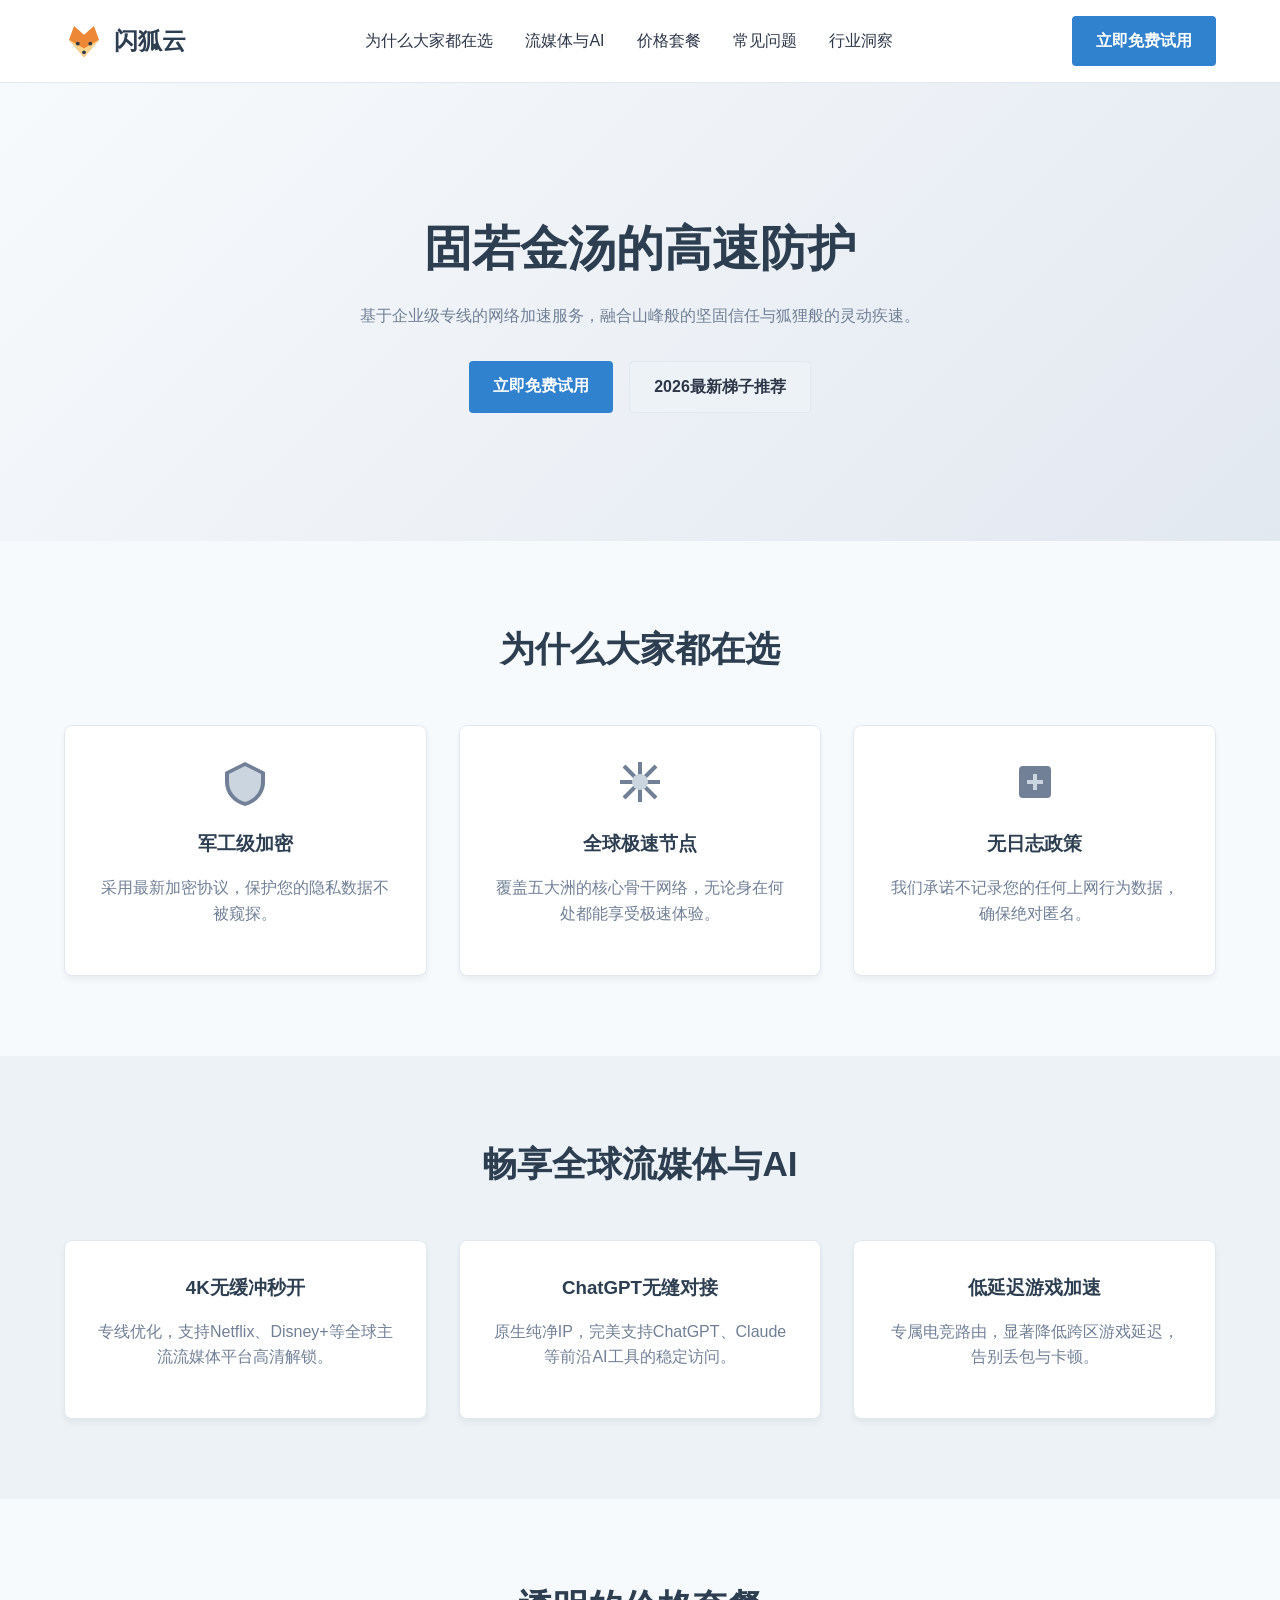
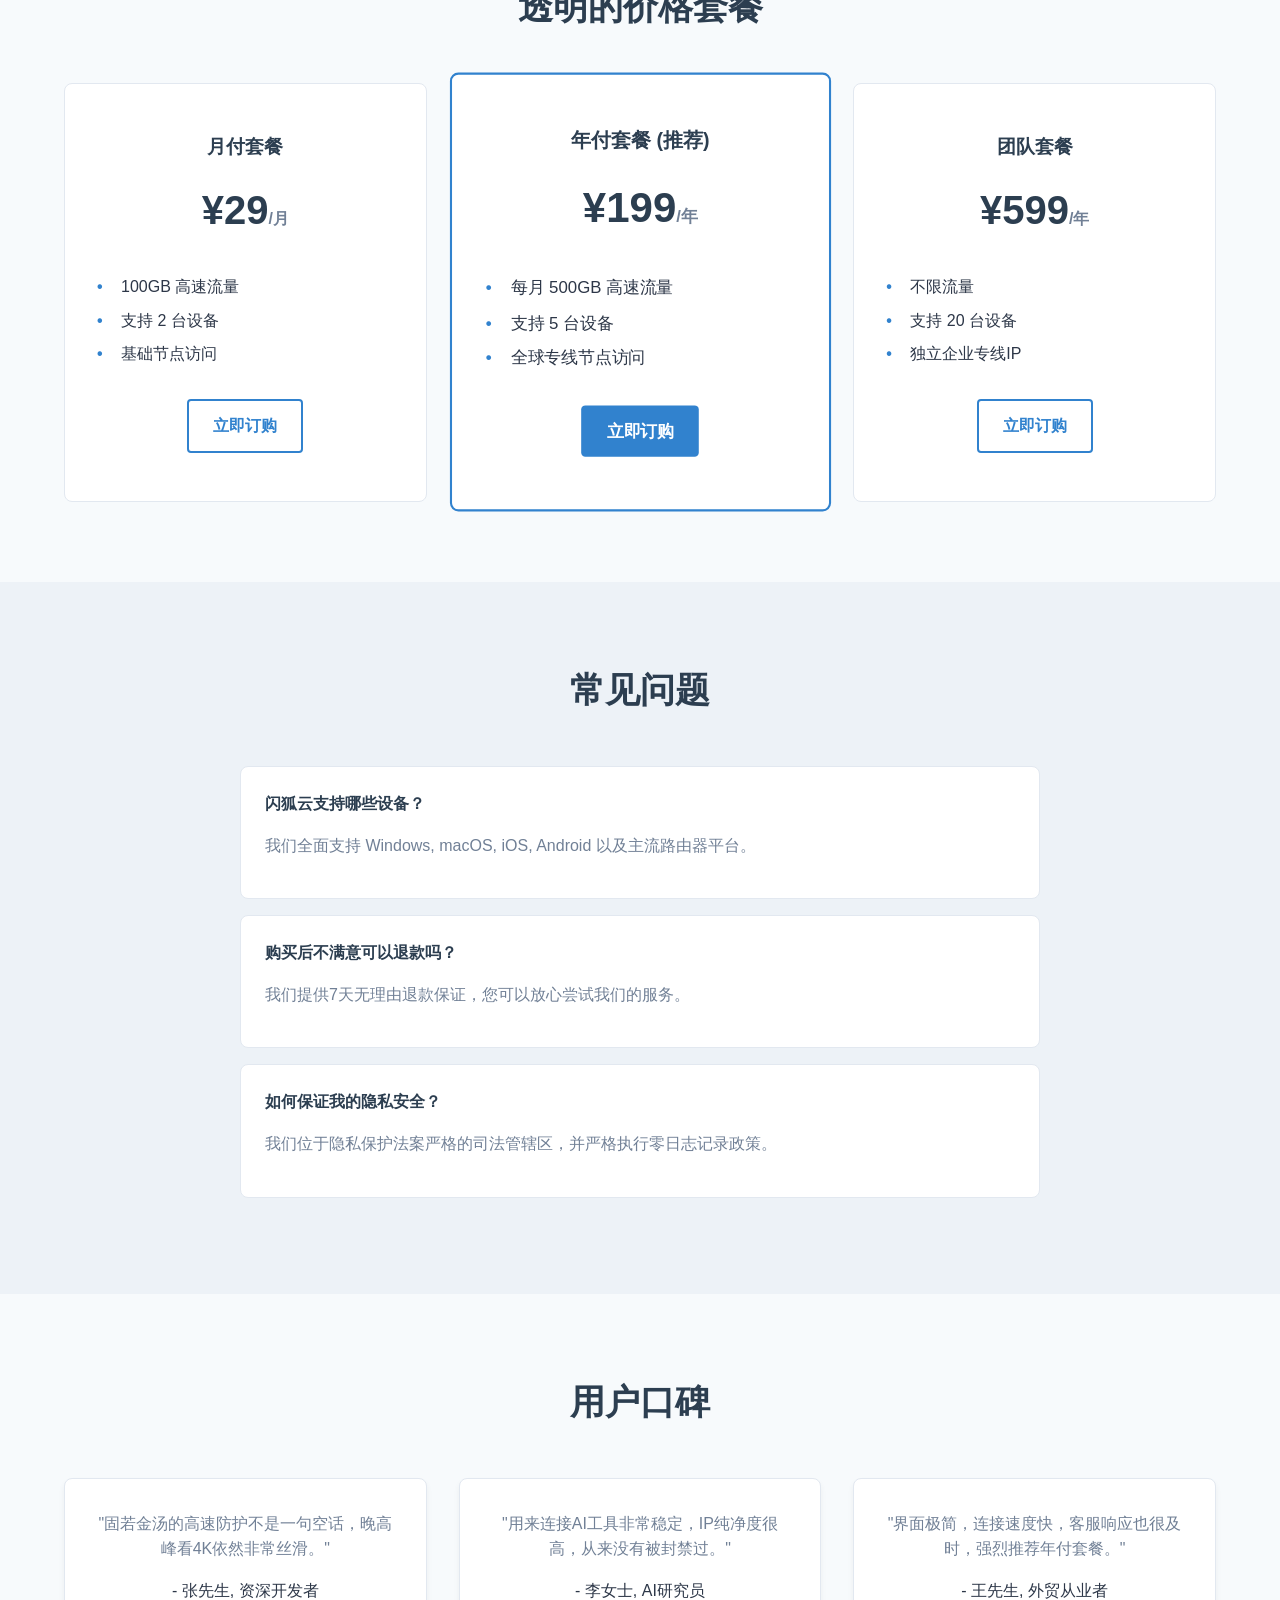
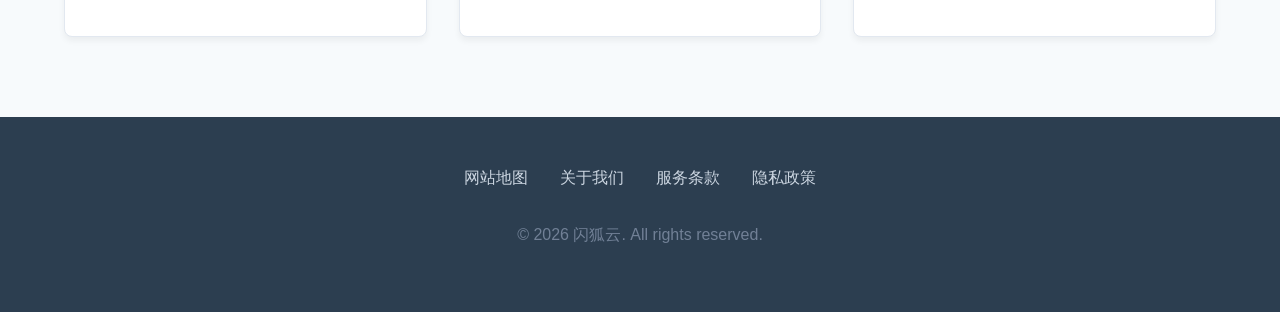
==== index.html @ cad8a8a8 "Initial commit for shanhucloud.homes" ====
<!DOCTYPE html>
<html lang="zh-CN">
<head>
    <meta charset="UTF-8">
    <meta name="viewport" content="width=device-width, initial-scale=1.0">
    <title>闪狐云 - 企业级专线 | 跨境办公加速 | 2026顶级机场推荐</title>
    <meta name="description" content="闪狐云提供如山般稳固的企业级专线，助力跨境办公加速。高信赖、防封锁的高端机场推荐，保障全球业务无缝连接。立即免费试用。">
    <meta name="keywords" content="企业级专线, 跨境办公加速, 机场推荐, 闪狐云, 稳定代理, 高速节点">
    <meta property="og:title" content="闪狐云 - 企业级专线 | 跨境办公加速 | 2026顶级机场推荐">
    <meta property="og:description" content="闪狐云提供如山般稳固的企业级专线，助力跨境办公加速。高信赖、防封锁的高端机场推荐，保障全球业务无缝连接。立即免费试用。">
    <meta property="og:url" content="https://shanhucloud.homes/">
    <meta property="og:type" content="website">
    <meta property="og:site_name" content="闪狐云">
    <link rel="stylesheet" href="style.css">
    <script type="application/ld+json">
    {
      "@context": "https://schema.org/",
      "@type": "Product",
      "name": "闪狐云 - 企业级专线服务",
      "description": "基于企业级专线的网络加速服务，融合山峰般的坚固信任与狐狸般的灵动疾速。",
      "brand": {
        "@type": "Brand",
        "name": "闪狐云"
      },
      "offers": {
        "@type": "AggregateOffer",
        "lowPrice": "29",
        "highPrice": "599",
        "priceCurrency": "CNY"
      }
    }
    </script>
</head>
<body>
    <nav class="sticky-nav">
        <a href="index.html" class="logo" style="text-decoration: none;">
            <!-- Fox SVG Logo -->
            <svg viewBox="0 0 64 64" width="40" height="40" xmlns="http://www.w3.org/2000/svg" role="img" aria-label="??? Logo">
                <path d="M32 58 L8 30 L16 8 L32 22 L48 8 L56 30 Z" fill="#ed8936" />
                <path d="M32 58 L8 30 L32 44 L56 30 Z" fill="#fbd38d" />
                <circle cx="32" cy="50" r="3" fill="#2d3748" />
                <circle cx="22" cy="36" r="3" fill="#2d3748" />
                <circle cx="42" cy="36" r="3" fill="#2d3748" />
            </svg>
            <span style="font-size: 24px; font-weight: bold; margin-left: 10px; color: var(--brand-dark);">闪狐云</span>
        </a>
        <ul class="nav-links">
            <li><a href="#advantages">为什么大家都在选</a></li>
            <li><a href="#streaming">流媒体与AI</a></li>
            <li><a href="#pricing">价格套餐</a></li>
            <li><a href="#faq">常见问题</a></li>
            <li><a href="blog.html">行业洞察</a></li>
        </ul>
        <a href="https://ww012.twilightaff.com/#/?code=A56DH1Af" rel="nofollow" target="_blank" class="cta-btn">立即免费试用</a>
    </nav>

    <header id="hero">
        <div class="hero-content">
            <h1>固若金汤的高速防护</h1>
            <p>基于企业级专线的网络加速服务，融合山峰般的坚固信任与狐狸般的灵动疾速。</p>
            <div class="hero-actions">
                <a href="https://ww012.twilightaff.com/#/?code=A56DH1Af" rel="nofollow" target="_blank" class="cta-btn primary-cta">立即免费试用</a>
                <a href="https://tizilab.net/" target="_blank" class="secondary-btn">2026最新梯子推荐</a>
            </div>
        </div>
    </header>

    <section id="advantages">
        <h2>为什么大家都在选</h2>
        <div class="grid-3">
            <div class="card">
                <svg width="48" height="48" viewBox="0 0 48 48" role="img" aria-label="???????"><path d="M24 4L4 14v10c0 11 8 21 20 24 12-3 20-13 20-24V14L24 4z" fill="#718096"/><path d="M24 8l16 8v8c0 9-6 17-16 20-10-3-16-11-16-20v-8l16-8z" fill="#cbd5e0"/></svg>
                <h3>军工级加密</h3>
                <p>采用最新加密协议，保护您的隐私数据不被窥探。</p>
            </div>
            <div class="card">
                <svg width="48" height="48" viewBox="0 0 48 48" role="img" aria-label="????????"><path d="M4 24h40M24 4v40M8 8l32 32M8 40L40 8" stroke="#718096" stroke-width="4"/><circle cx="24" cy="24" r="8" fill="#cbd5e0"/></svg>
                <h3>全球极速节点</h3>
                <p>覆盖五大洲的核心骨干网络，无论身在何处都能享受极速体验。</p>
            </div>
            <div class="card">
                <svg width="48" height="48" viewBox="0 0 48 48" role="img" aria-label="???????"><rect x="8" y="8" width="32" height="32" rx="4" fill="#718096"/><path d="M16 24h16M24 16v16" stroke="#cbd5e0" stroke-width="4"/></svg>
                <h3>无日志政策</h3>
                <p>我们承诺不记录您的任何上网行为数据，确保绝对匿名。</p>
            </div>
        </div>
    </section>

    <section id="streaming" class="bg-alt">
        <h2>畅享全球流媒体与AI</h2>
        <div class="grid-3">
            <div class="card">
                <h3>4K无缓冲秒开</h3>
                <p>专线优化，支持Netflix、Disney+等全球主流流媒体平台高清解锁。</p>
            </div>
            <div class="card">
                <h3>ChatGPT无缝对接</h3>
                <p>原生纯净IP，完美支持ChatGPT、Claude等前沿AI工具的稳定访问。</p>
            </div>
            <div class="card">
                <h3>低延迟游戏加速</h3>
                <p>专属电竞路由，显著降低跨区游戏延迟，告别丢包与卡顿。</p>
            </div>
        </div>
    </section>

    <section id="pricing">
        <h2>透明的价格套餐</h2>
        <div class="grid-3">
            <div class="price-card">
                <h3>月付套餐</h3>
                <div class="price">¥29<span>/月</span></div>
                <ul>
                    <li>100GB 高速流量</li>
                    <li>支持 2 台设备</li>
                    <li>基础节点访问</li>
                </ul>
                <a href="https://ww012.twilightaff.com/#/?code=A56DH1Af" rel="nofollow" target="_blank" class="cta-btn outline">立即订购</a>
            </div>
            <div class="price-card popular">
                <h3>年付套餐 (推荐)</h3>
                <div class="price">¥199<span>/年</span></div>
                <ul>
                    <li>每月 500GB 高速流量</li>
                    <li>支持 5 台设备</li>
                    <li>全球专线节点访问</li>
                </ul>
                <a href="https://ww012.twilightaff.com/#/?code=A56DH1Af" rel="nofollow" target="_blank" class="cta-btn">立即订购</a>
            </div>
            <div class="price-card">
                <h3>团队套餐</h3>
                <div class="price">¥599<span>/年</span></div>
                <ul>
                    <li>不限流量</li>
                    <li>支持 20 台设备</li>
                    <li>独立企业专线IP</li>
                </ul>
                <a href="https://ww012.twilightaff.com/#/?code=A56DH1Af" rel="nofollow" target="_blank" class="cta-btn outline">立即订购</a>
            </div>
        </div>
    </section>

    <section id="faq" class="bg-alt">
        <h2>常见问题</h2>
        <div class="faq-list">
            <div class="faq-item">
                <h4>闪狐云支持哪些设备？</h4>
                <p>我们全面支持 Windows, macOS, iOS, Android 以及主流路由器平台。</p>
            </div>
            <div class="faq-item">
                <h4>购买后不满意可以退款吗？</h4>
                <p>我们提供7天无理由退款保证，您可以放心尝试我们的服务。</p>
            </div>
            <div class="faq-item">
                <h4>如何保证我的隐私安全？</h4>
                <p>我们位于隐私保护法案严格的司法管辖区，并严格执行零日志记录政策。</p>
            </div>
        </div>
    </section>

    <section id="testimonials">
        <h2>用户口碑</h2>
        <div class="grid-3">
            <div class="card">
                <p>"固若金汤的高速防护不是一句空话，晚高峰看4K依然非常丝滑。"</p>
                <span>- 张先生, 资深开发者</span>
            </div>
            <div class="card">
                <p>"用来连接AI工具非常稳定，IP纯净度很高，从来没有被封禁过。"</p>
                <span>- 李女士, AI研究员</span>
            </div>
            <div class="card">
                <p>"界面极简，连接速度快，客服响应也很及时，强烈推荐年付套餐。"</p>
                <span>- 王先生, 外贸从业者</span>
            </div>
        </div>
    </section>

    <footer>
        <nav class="footer-nav">
            <a href="sitemap.html">网站地图</a>
            <a href="about.html">关于我们</a>
            <a href="terms.html">服务条款</a>
            <a href="privacy.html">隐私政策</a>
        </nav>
        <p>&copy; 2026 闪狐云. All rights reserved.</p>
    </footer>
</body>
</html>
---- style.css ----
:root {
    --bg-primary: #f7fafc;
    --bg-secondary: #edf2f7;
    --text-main: #2d3748;
    --text-muted: #718096;
    --brand-dark: #2c3e50;
    --brand-light: #4a5568;
    --brand-accent: #3182ce;
    --brand-accent-hover: #2b6cb0;
    --border-color: #e2e8f0;
    --font-stack: -apple-system, BlinkMacSystemFont, "Segoe UI", Roboto, Helvetica, Arial, sans-serif;
}

* {
    margin: 0;
    padding: 0;
    box-sizing: border-box;
}

body {
    font-family: var(--font-stack);
    background-color: var(--bg-primary);
    color: var(--text-main);
    line-height: 1.6;
}

/* Typography */
h1, h2, h3, h4 { color: var(--brand-dark); margin-bottom: 1rem; }
h1 { font-size: 3rem; }
h2 { font-size: 2.2rem; text-align: center; margin-bottom: 3rem; }
p { color: var(--text-muted); margin-bottom: 1rem; }

/* Navigation */
.sticky-nav {
    position: sticky;
    top: 0;
    background: rgba(255, 255, 255, 0.95);
    backdrop-filter: blur(5px);
    display: flex;
    justify-content: space-between;
    align-items: center;
    padding: 1rem 5%;
    border-bottom: 1px solid var(--border-color);
    z-index: 1000;
}

.logo { display: flex; align-items: center; }

.nav-links {
    display: flex;
    list-style: none;
    gap: 2rem;
}
.nav-links a {
    text-decoration: none;
    color: var(--text-main);
    font-weight: 500;
}

/* Buttons */
.cta-btn {
    display: inline-block;
    padding: 0.75rem 1.5rem;
    background-color: var(--brand-accent);
    color: white;
    text-decoration: none;
    border-radius: 4px;
    font-weight: bold;
    transition: background 0.3s;
}
.cta-btn:hover { background-color: var(--brand-accent-hover); }

.cta-btn.outline {
    background-color: transparent;
    border: 2px solid var(--brand-accent);
    color: var(--brand-accent);
}
.cta-btn.outline:hover {
    background-color: var(--brand-accent);
    color: white;
}

.secondary-btn {
    display: inline-block;
    padding: 0.75rem 1.5rem;
    background-color: var(--bg-secondary);
    color: var(--text-main);
    text-decoration: none;
    border-radius: 4px;
    font-weight: bold;
    border: 1px solid var(--border-color);
}

/* Layout */
section {
    padding: 5rem 5%;
}
.bg-alt {
    background-color: var(--bg-secondary);
}

.grid-3 {
    display: grid;
    grid-template-columns: repeat(auto-fit, minmax(300px, 1fr));
    gap: 2rem;
}

/* Hero */
#hero {
    padding: 8rem 5%;
    text-align: center;
    background: linear-gradient(135deg, var(--bg-primary) 0%, var(--border-color) 100%);
}
.hero-content {
    max-width: 800px;
    margin: 0 auto;
}
.hero-actions {
    margin-top: 2rem;
    display: flex;
    justify-content: center;
    gap: 1rem;
}

/* Cards */
.card {
    background: white;
    padding: 2rem;
    border-radius: 8px;
    border: 1px solid var(--border-color);
    box-shadow: 0 4px 6px rgba(0,0,0,0.05);
    text-align: center;
}
.card svg { margin-bottom: 1rem; }

/* Pricing */
.price-card {
    background: white;
    padding: 3rem 2rem;
    border-radius: 8px;
    border: 1px solid var(--border-color);
    text-align: center;
}
.price-card.popular {
    border: 2px solid var(--brand-accent);
    transform: scale(1.05);
}
.price {
    font-size: 2.5rem;
    color: var(--brand-dark);
    font-weight: bold;
    margin-bottom: 2rem;
}
.price span { font-size: 1rem; color: var(--text-muted); }
.price-card ul {
    list-style: none;
    margin-bottom: 2rem;
    text-align: left;
}
.price-card li {
    margin-bottom: 0.5rem;
    padding-left: 1.5rem;
    position: relative;
}
.price-card li::before {
    content: "•";
    color: var(--brand-accent);
    position: absolute;
    left: 0;
    font-weight: bold;
}

/* FAQ */
.faq-list { max-width: 800px; margin: 0 auto; }
.faq-item {
    background: white;
    padding: 1.5rem;
    margin-bottom: 1rem;
    border-radius: 8px;
    border: 1px solid var(--border-color);
}

/* Footer */
footer {
    background: var(--brand-dark);
    color: white;
    text-align: center;
    padding: 3rem 5%;
}
.footer-nav {
    margin-bottom: 2rem;
    display: flex;
    justify-content: center;
    gap: 2rem;
}
.footer-nav a {
    color: #cbd5e0;
    text-decoration: none;
}
.footer-nav a:hover { color: white; }

/* SEO Article styles */
.seo-article a, .seo-article a:visited {
    color: #4a6fa5;
}

/* Blog Index */
.blog-container {
    padding: 5rem 5%;
    max-width: 1200px;
    margin: 0 auto;
}
.blog-container h1 {
    text-align: center;
    margin-bottom: 3rem;
}
.blog-card {
    background: white;
    padding: 2rem;
    border-radius: 8px;
    border: 1px solid var(--border-color);
    box-shadow: 0 4px 6px rgba(0,0,0,0.05);
    display: flex;
    flex-direction: column;
    justify-content: space-between;
    text-align: left;
}
.blog-card h3 {
    font-size: 1.25rem;
    color: var(--brand-dark);
    margin-bottom: 1rem;
    line-height: 1.4;
}
.blog-card p {
    color: var(--text-muted);
    flex-grow: 1;
    margin-bottom: 1.5rem;
}
.blog-card .cta-btn {
    align-self: flex-start;
}

/* SEO Article Layout */
.seo-container {
    max-width: 800px;
    margin: 0 auto;
    padding: 5rem 5%;
    background-color: var(--bg-primary);
}
.seo-article {
    background: white;
    padding: 3rem;
    border-radius: 8px;
    border: 1px solid var(--border-color);
    box-shadow: 0 4px 6px rgba(0,0,0,0.05);
}
.seo-article h1 {
    font-size: 2.2rem;
    margin-bottom: 1.5rem;
    text-align: center;
    color: var(--brand-dark);
}
.seo-article h2 {
    font-size: 1.8rem;
    margin-top: 2.5rem;
    margin-bottom: 1rem;
    text-align: left;
    color: var(--brand-dark);
}
.seo-article h3 {
    font-size: 1.4rem;
    margin-top: 2rem;
    margin-bottom: 0.75rem;
    color: var(--brand-light);
}
.seo-article p {
    font-size: 1.1rem;
    line-height: 1.8;
    color: var(--text-main);
    margin-bottom: 1.5rem;
}

/* Global Link Override to prevent default browser blue/purple */
a { color: #4a6fa5; text-decoration: none; }
a:visited { color: inherit; }
a:hover { filter: brightness(1.2); }


/* Universal Mobile Nav Fix */
@media (max-width: 991px) {
    header, .top-header, .sticky-nav {
        flex-direction: column !important;
        height: auto !important;
        padding: 15px 10px !important;
    }
    .main-nav, nav, .nav-links, .nav-links ul, nav ul {
        display: flex !important;
        flex-wrap: wrap !important;
        justify-content: center !important;
        gap: 12px !important;
        width: 100% !important;
        margin: 10px 0 !important;
        padding: 0 !important;
    }
    .main-nav a, nav a, .nav-links a {
        font-size: 0.95rem !important;
        padding: 5px !important;
        margin: 0 !important;
    }
    .cta-btn, .nav-cta, .btn, .primary-btn, .primary-cta {
        margin-top: 5px !important;
        width: auto !important;
    }
}
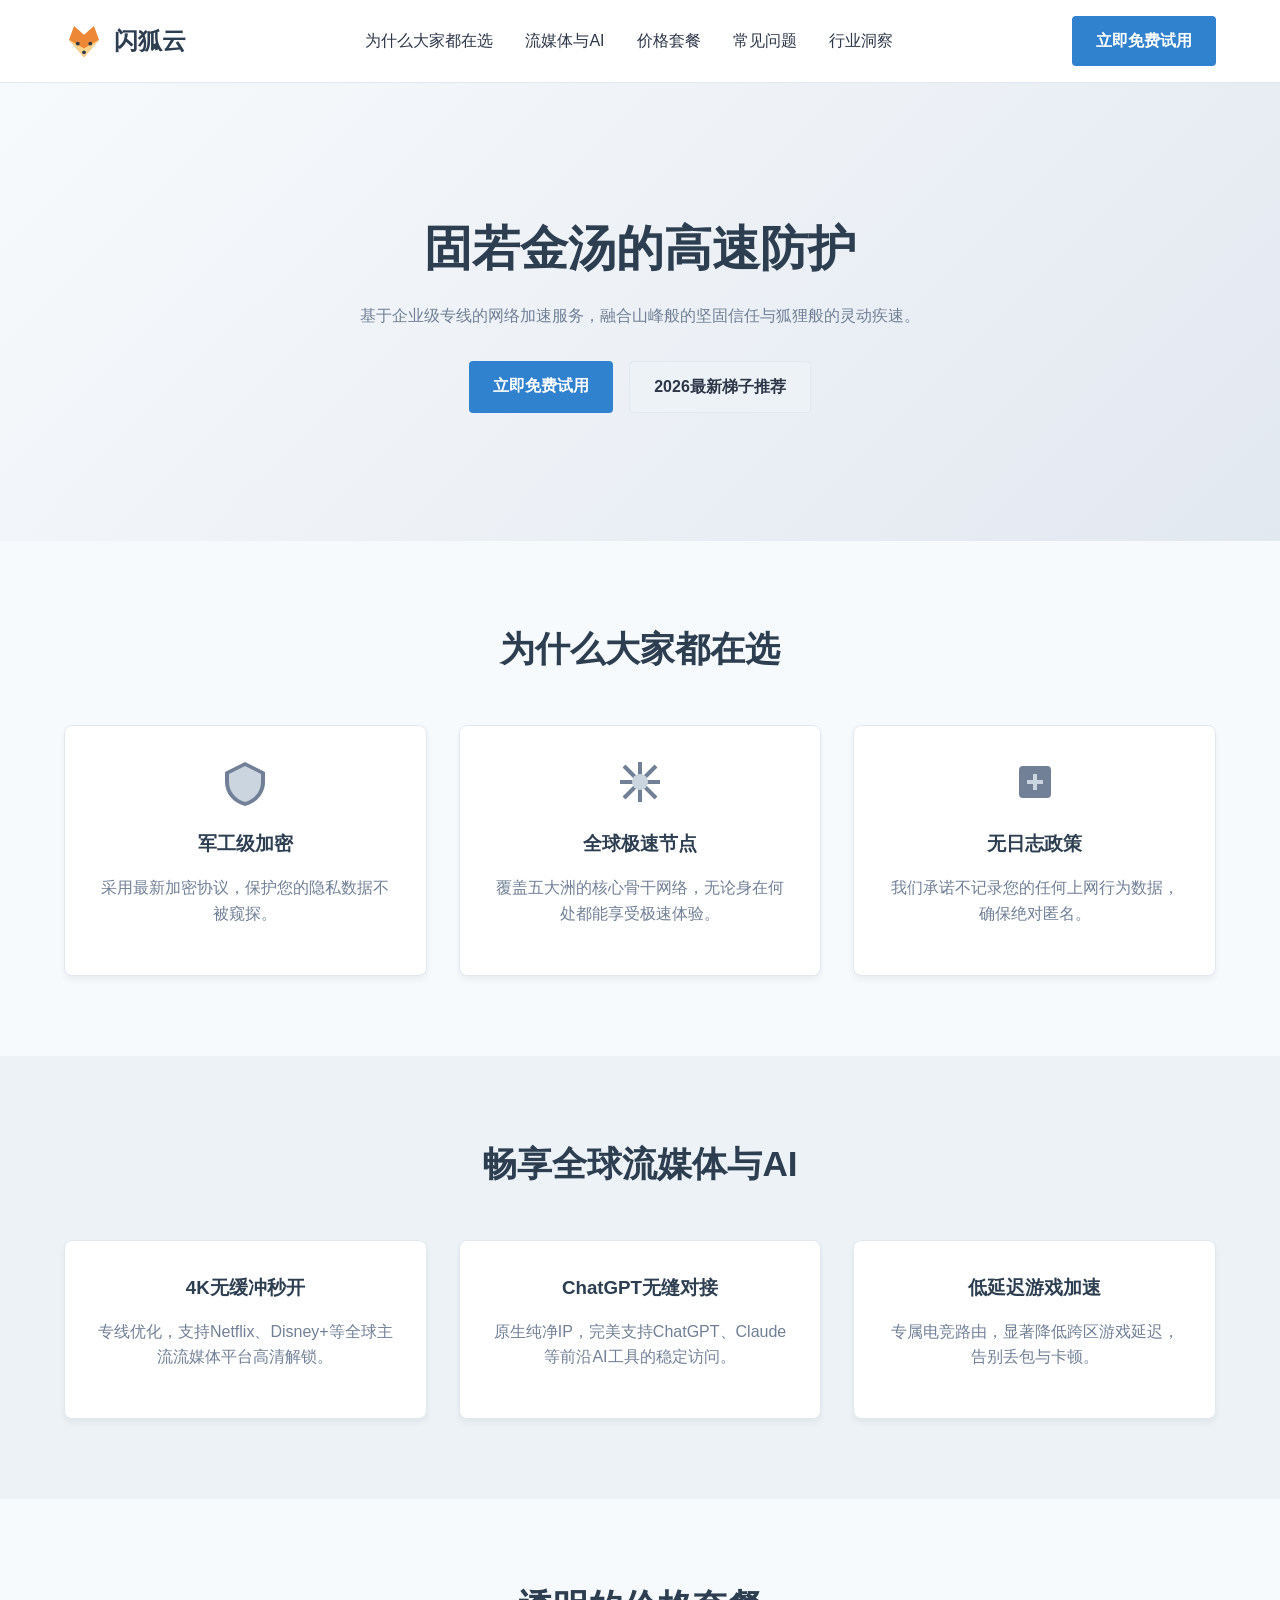
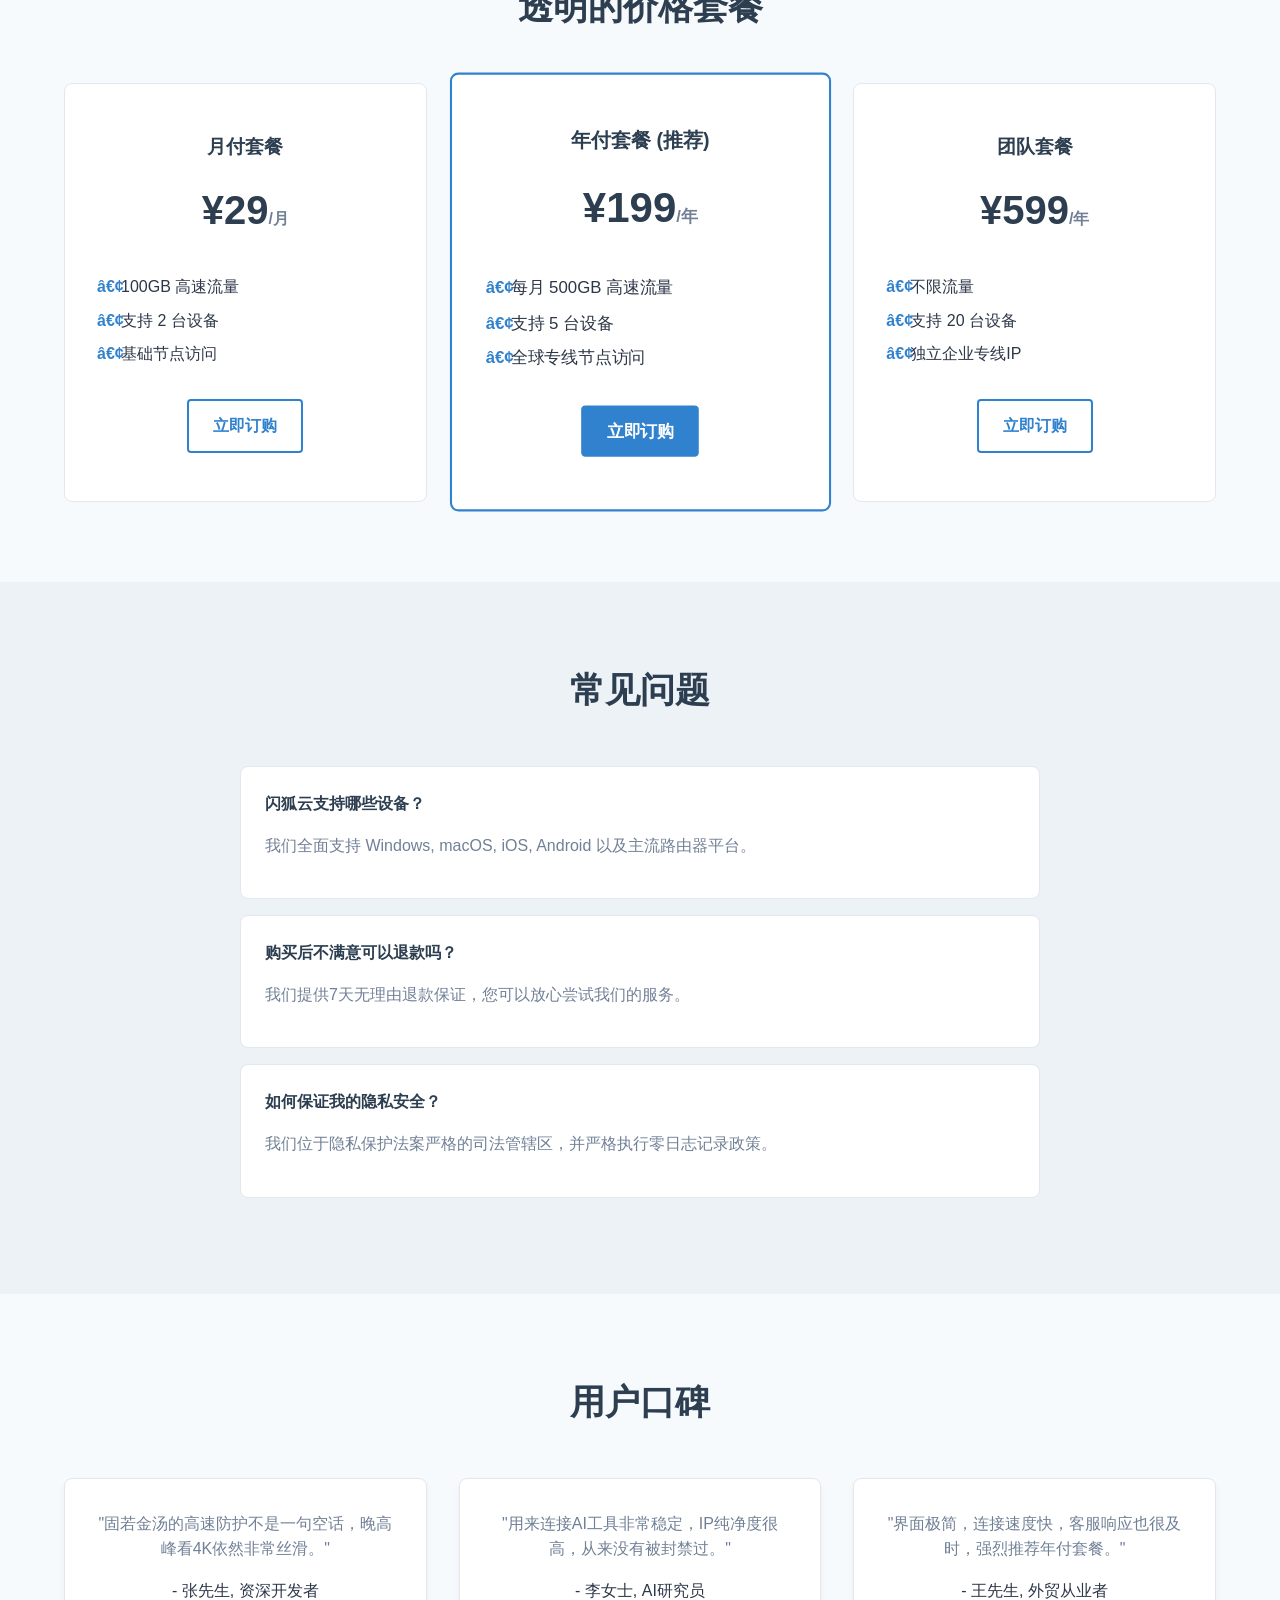
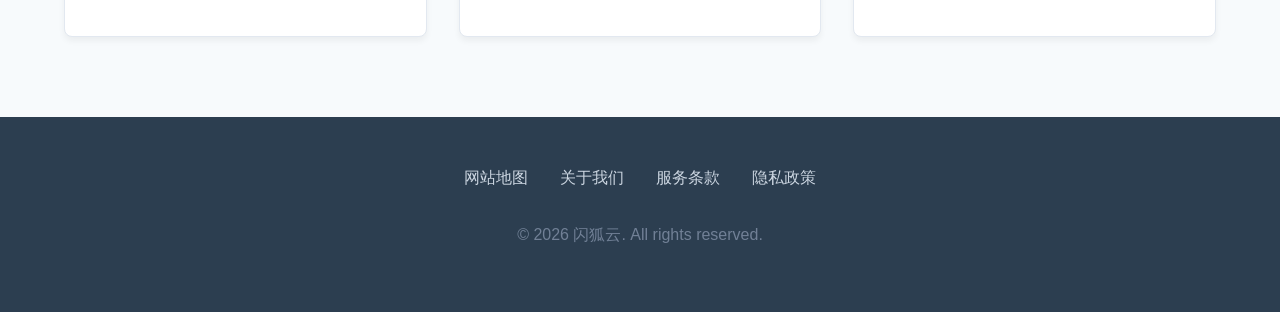
==== commit 5863f84e: "Update PBN tizilab link to /paihang/" ====
--- a/index.html
+++ b/index.html
@@ -60,7 +60,7 @@
             <p>基于企业级专线的网络加速服务，融合山峰般的坚固信任与狐狸般的灵动疾速。</p>
             <div class="hero-actions">
                 <a href="https://ww012.twilightaff.com/#/?code=A56DH1Af" rel="nofollow" target="_blank" class="cta-btn primary-cta">立即免费试用</a>
-                <a href="https://tizilab.net/" target="_blank" class="secondary-btn">2026最新梯子推荐</a>
+                <a href="https://tizilab.net/paihang/" target="_blank" class="secondary-btn">2026最新梯子推荐</a>
             </div>
         </div>
     </header>
--- a/style.css
+++ b/style.css
@@ -1,4 +1,4 @@
-:root {
+﻿:root {
     --bg-primary: #f7fafc;
     --bg-secondary: #edf2f7;
     --text-main: #2d3748;
@@ -163,7 +163,7 @@
     position: relative;
 }
 .price-card li::before {
-    content: "•";
+    content: "â€¢";
     color: var(--brand-accent);
     position: absolute;
     left: 0;
@@ -282,7 +282,7 @@
 
 /* Global Link Override to prevent default browser blue/purple */
 a { color: #4a6fa5; text-decoration: none; }
-a:visited { color: inherit; }
+
 a:hover { filter: brightness(1.2); }
 
 
@@ -312,3 +312,4 @@
         width: auto !important;
     }
 }
+
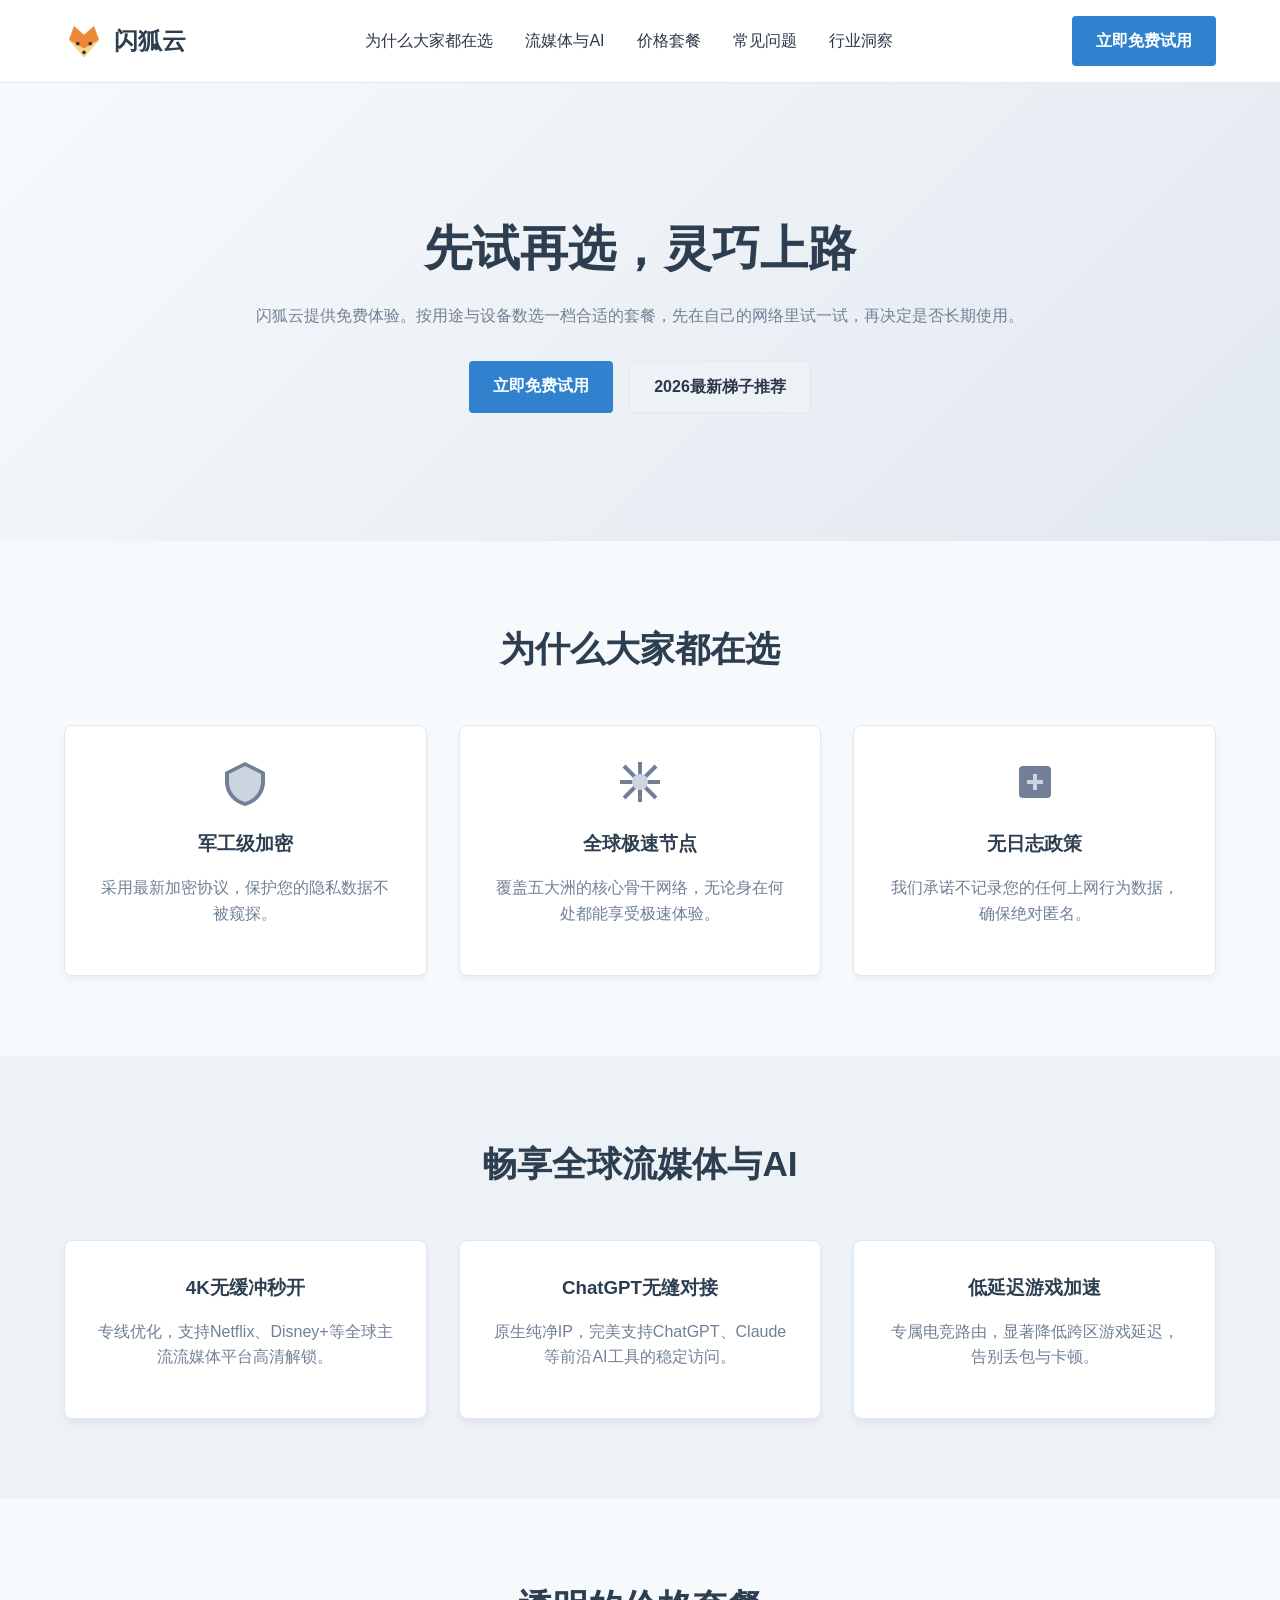
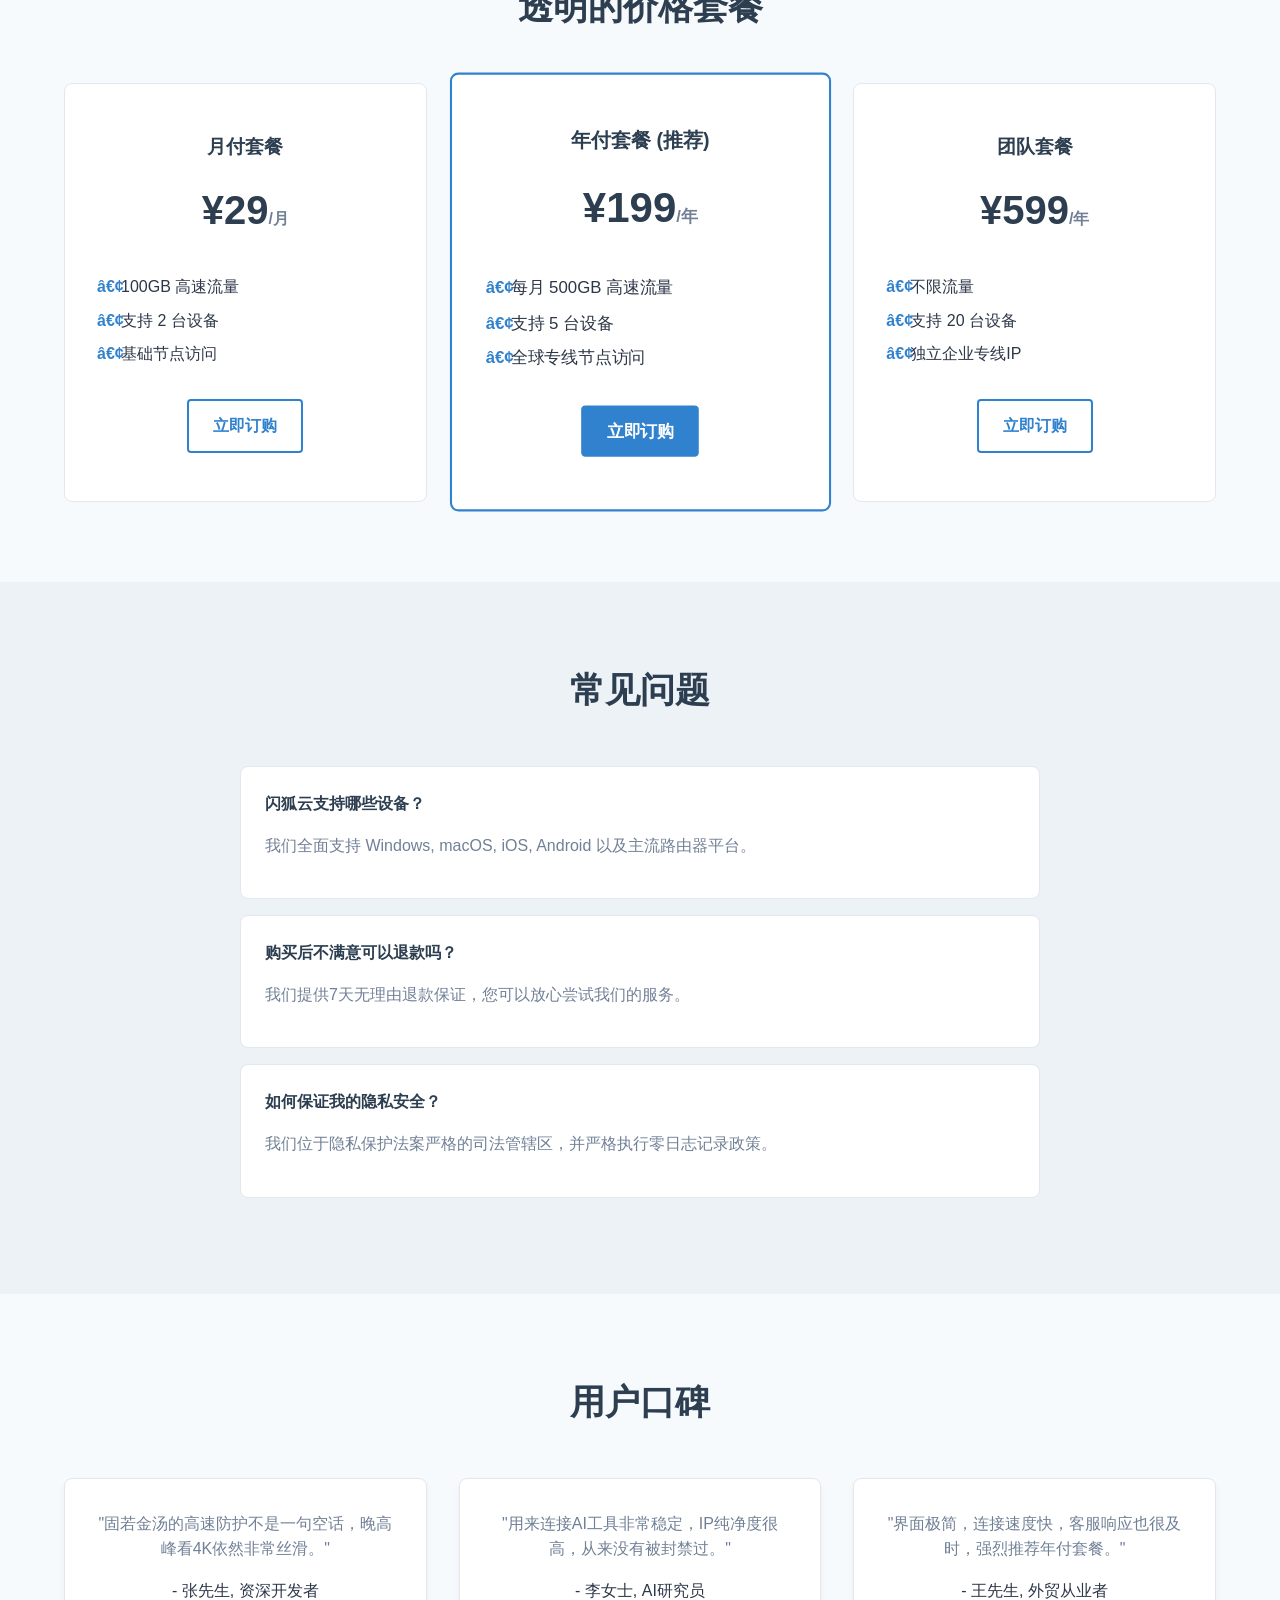
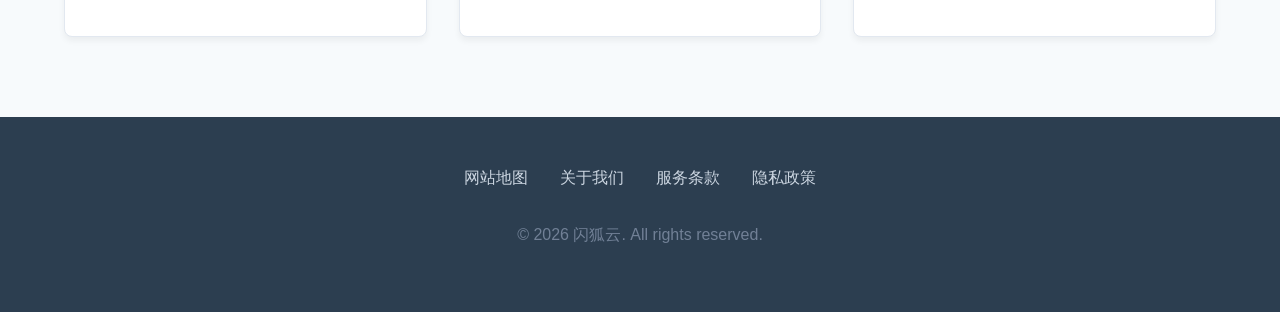
==== commit 1e396ab6: "Update blog hyperlinks to dajichang.mom" ====
--- a/index.html
+++ b/index.html
@@ -3,11 +3,11 @@
 <head>
     <meta charset="UTF-8">
     <meta name="viewport" content="width=device-width, initial-scale=1.0">
-    <title>闪狐云 - 企业级专线 | 跨境办公加速 | 2026顶级机场推荐</title>
-    <meta name="description" content="闪狐云提供如山般稳固的企业级专线，助力跨境办公加速。高信赖、防封锁的高端机场推荐，保障全球业务无缝连接。立即免费试用。">
-    <meta name="keywords" content="企业级专线, 跨境办公加速, 机场推荐, 闪狐云, 稳定代理, 高速节点">
-    <meta property="og:title" content="闪狐云 - 企业级专线 | 跨境办公加速 | 2026顶级机场推荐">
-    <meta property="og:description" content="闪狐云提供如山般稳固的企业级专线，助力跨境办公加速。高信赖、防封锁的高端机场推荐，保障全球业务无缝连接。立即免费试用。">
+    <title>闪狐云 - 灵巧稳定的加速服务 | 免费体验与选套餐指南</title>
+    <meta name="description" content="闪狐云提供多地区节点与免费体验。站内有按用途选套餐、Windows 网络命令、网络切换断线、节假日拥堵与远程桌面设置等使用指南。">
+    <meta name="keywords" content="闪狐云, 闪狐云机场, 机场推荐, 免费体验, 套餐选择, Windows网络命令, 远程桌面">
+    <meta property="og:title" content="闪狐云 - 灵巧稳定的加速服务 | 免费体验与选套餐指南">
+    <meta property="og:description" content="闪狐云提供多地区节点与免费体验。站内有按用途选套餐、Windows 网络命令、网络切换断线、节假日拥堵与远程桌面设置等使用指南。">
     <meta property="og:url" content="https://shanhucloud.homes/">
     <meta property="og:type" content="website">
     <meta property="og:site_name" content="闪狐云">
@@ -56,11 +56,11 @@
 
     <header id="hero">
         <div class="hero-content">
-            <h1>固若金汤的高速防护</h1>
-            <p>基于企业级专线的网络加速服务，融合山峰般的坚固信任与狐狸般的灵动疾速。</p>
+            <h1>先试再选，灵巧上路</h1>
+            <p>闪狐云提供免费体验。按用途与设备数选一档合适的套餐，先在自己的网络里试一试，再决定是否长期使用。</p>
             <div class="hero-actions">
                 <a href="https://ww012.twilightaff.com/#/?code=A56DH1Af" rel="nofollow" target="_blank" class="cta-btn primary-cta">立即免费试用</a>
-                <a href="https://tizilab.net/paihang/" target="_blank" class="secondary-btn">2026最新梯子推荐</a>
+                <a href="https://dajichang.mom/" target="_blank" class="secondary-btn">2026最新梯子推荐</a>
             </div>
         </div>
     </header>
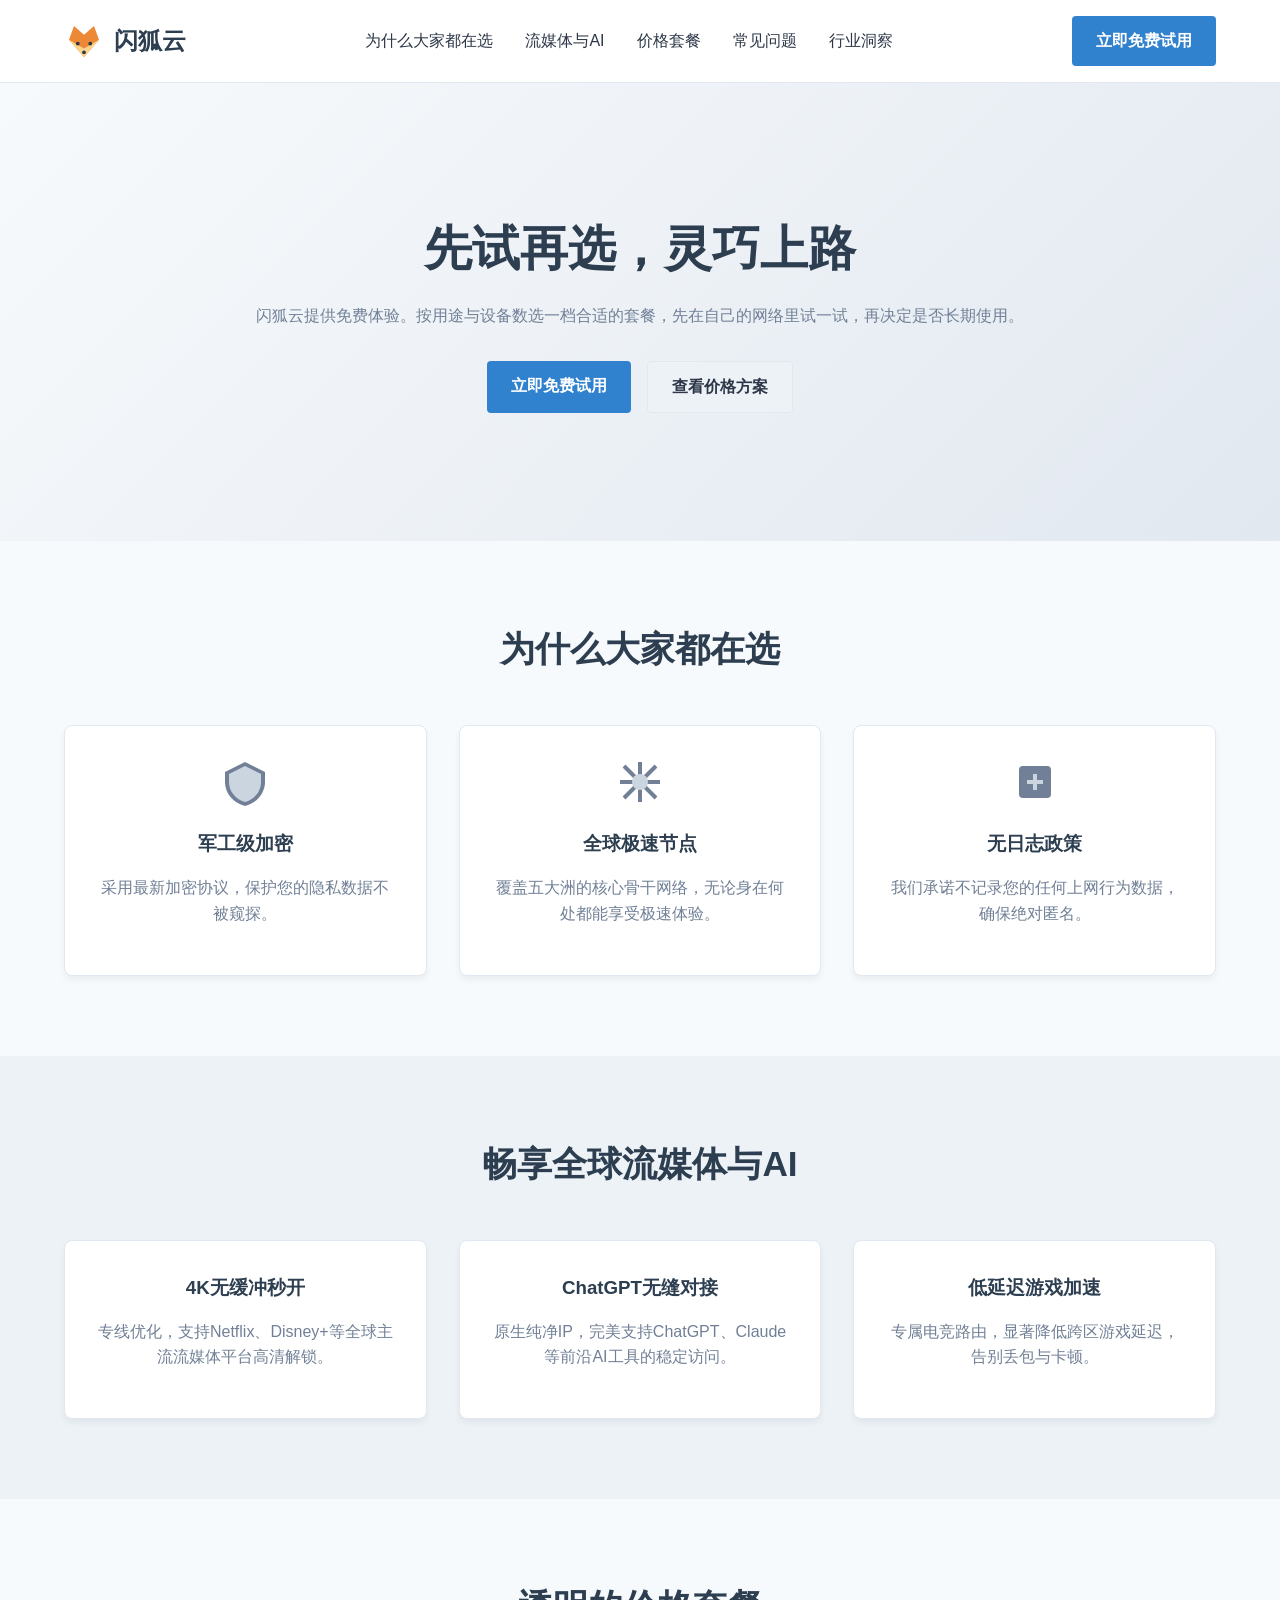
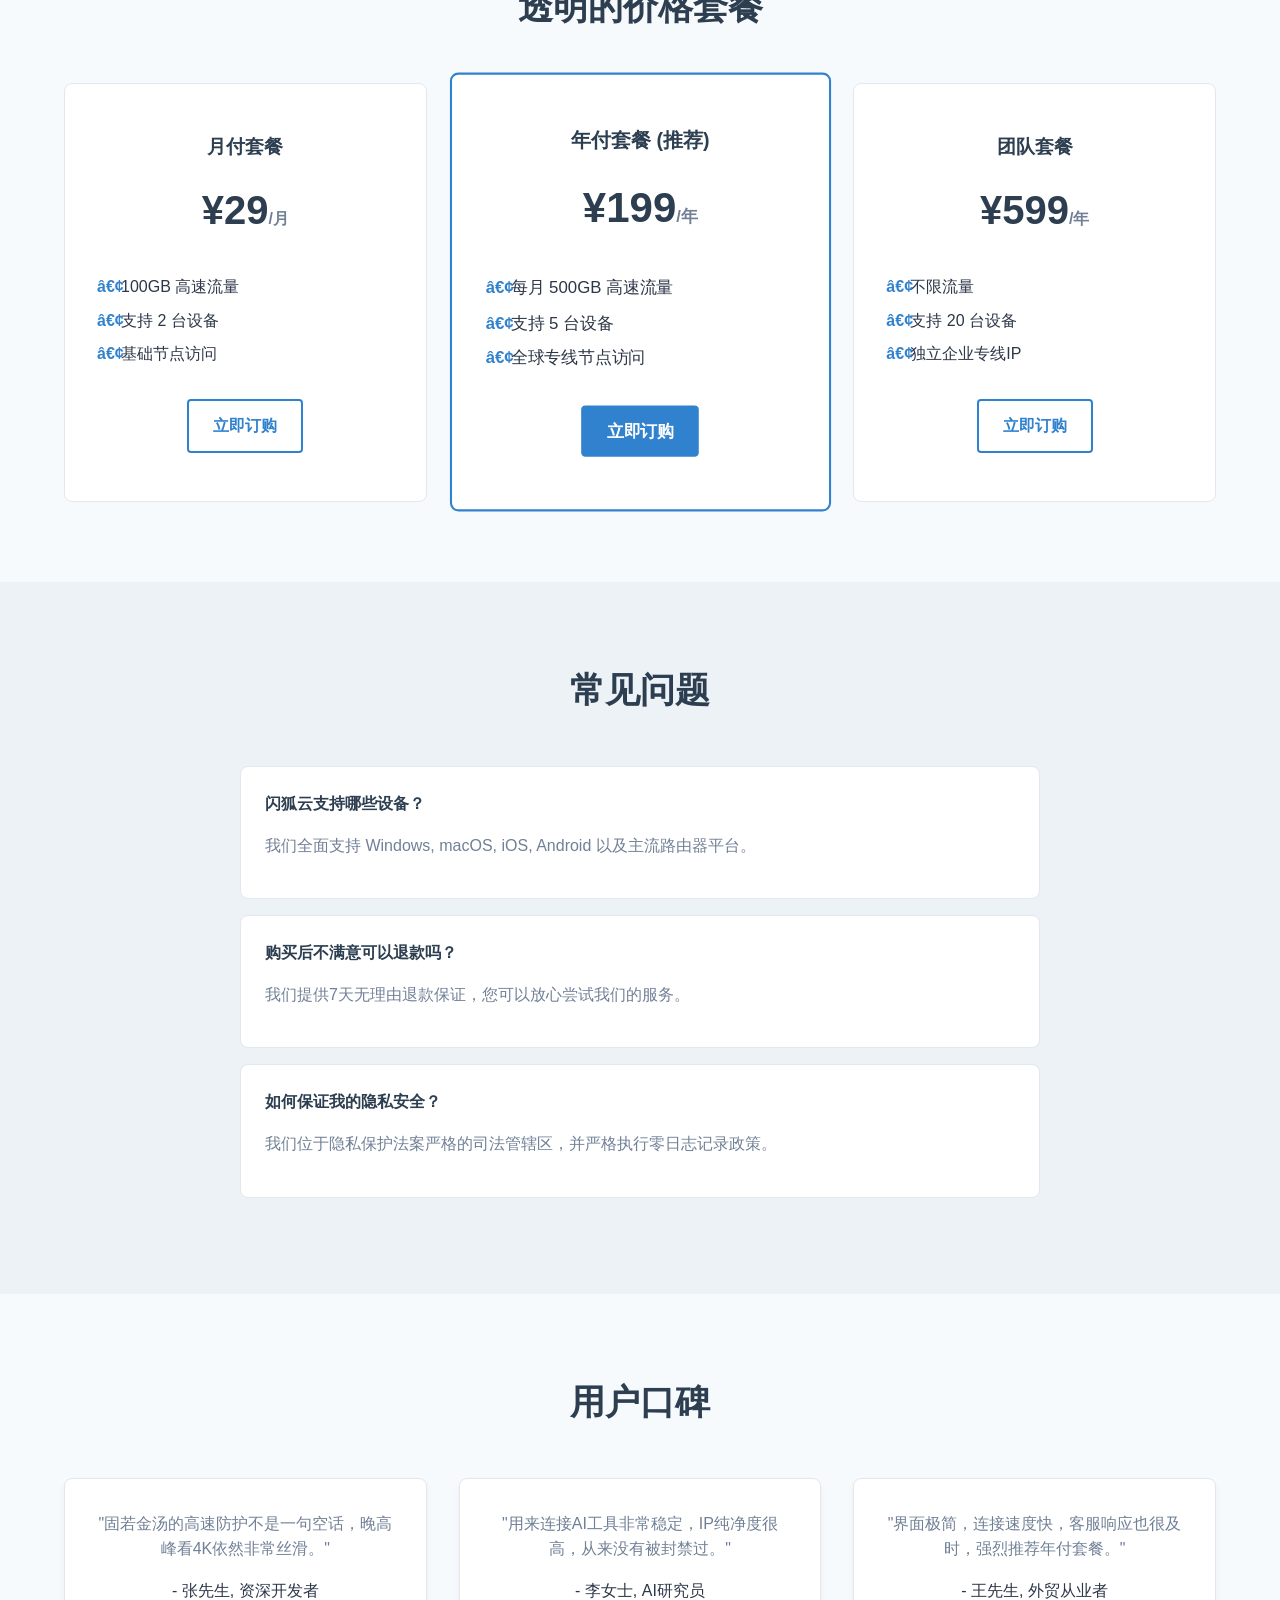
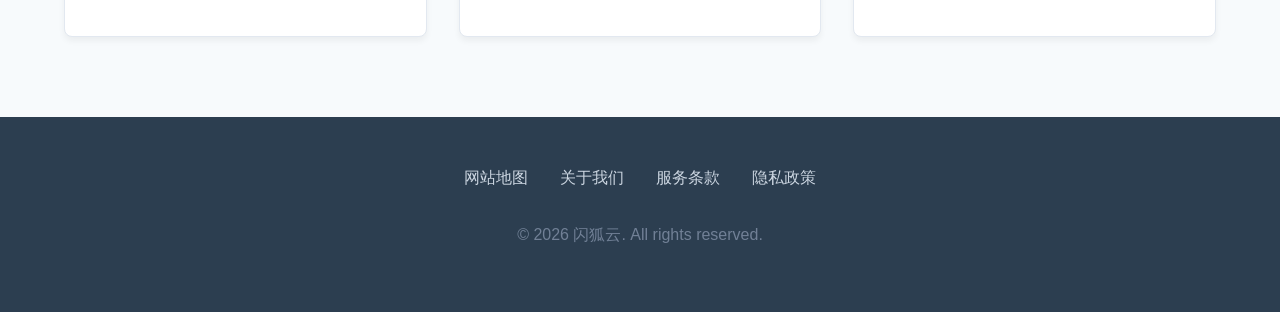
==== commit eec851fc: "Update hero ladder button to pricing section anchor" ====
--- a/index.html
+++ b/index.html
@@ -60,7 +60,7 @@
             <p>闪狐云提供免费体验。按用途与设备数选一档合适的套餐，先在自己的网络里试一试，再决定是否长期使用。</p>
             <div class="hero-actions">
                 <a href="https://ww012.twilightaff.com/#/?code=A56DH1Af" rel="nofollow" target="_blank" class="cta-btn primary-cta">立即免费试用</a>
-                <a href="https://dajichang.mom/" target="_blank" class="secondary-btn">2026最新梯子推荐</a>
+                <a href="#pricing" class="secondary-btn">查看价格方案</a>
             </div>
         </div>
     </header>
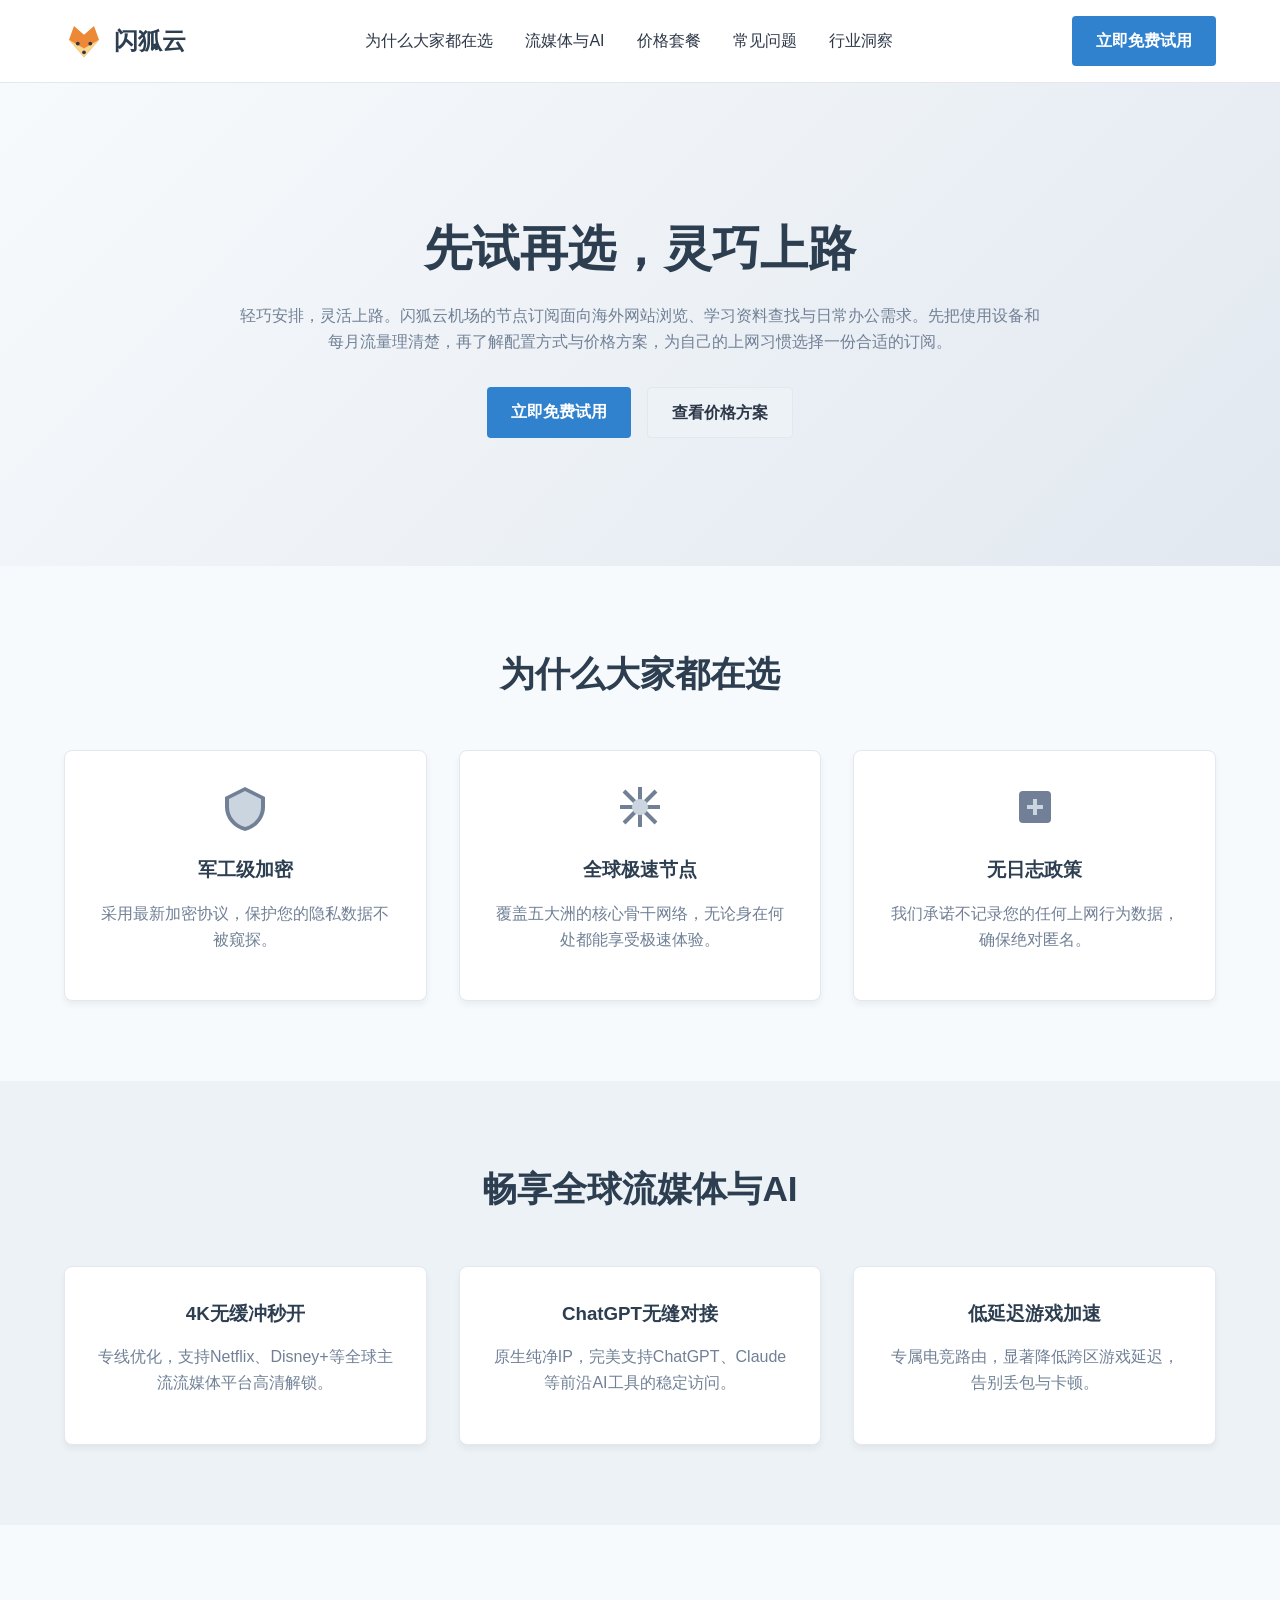
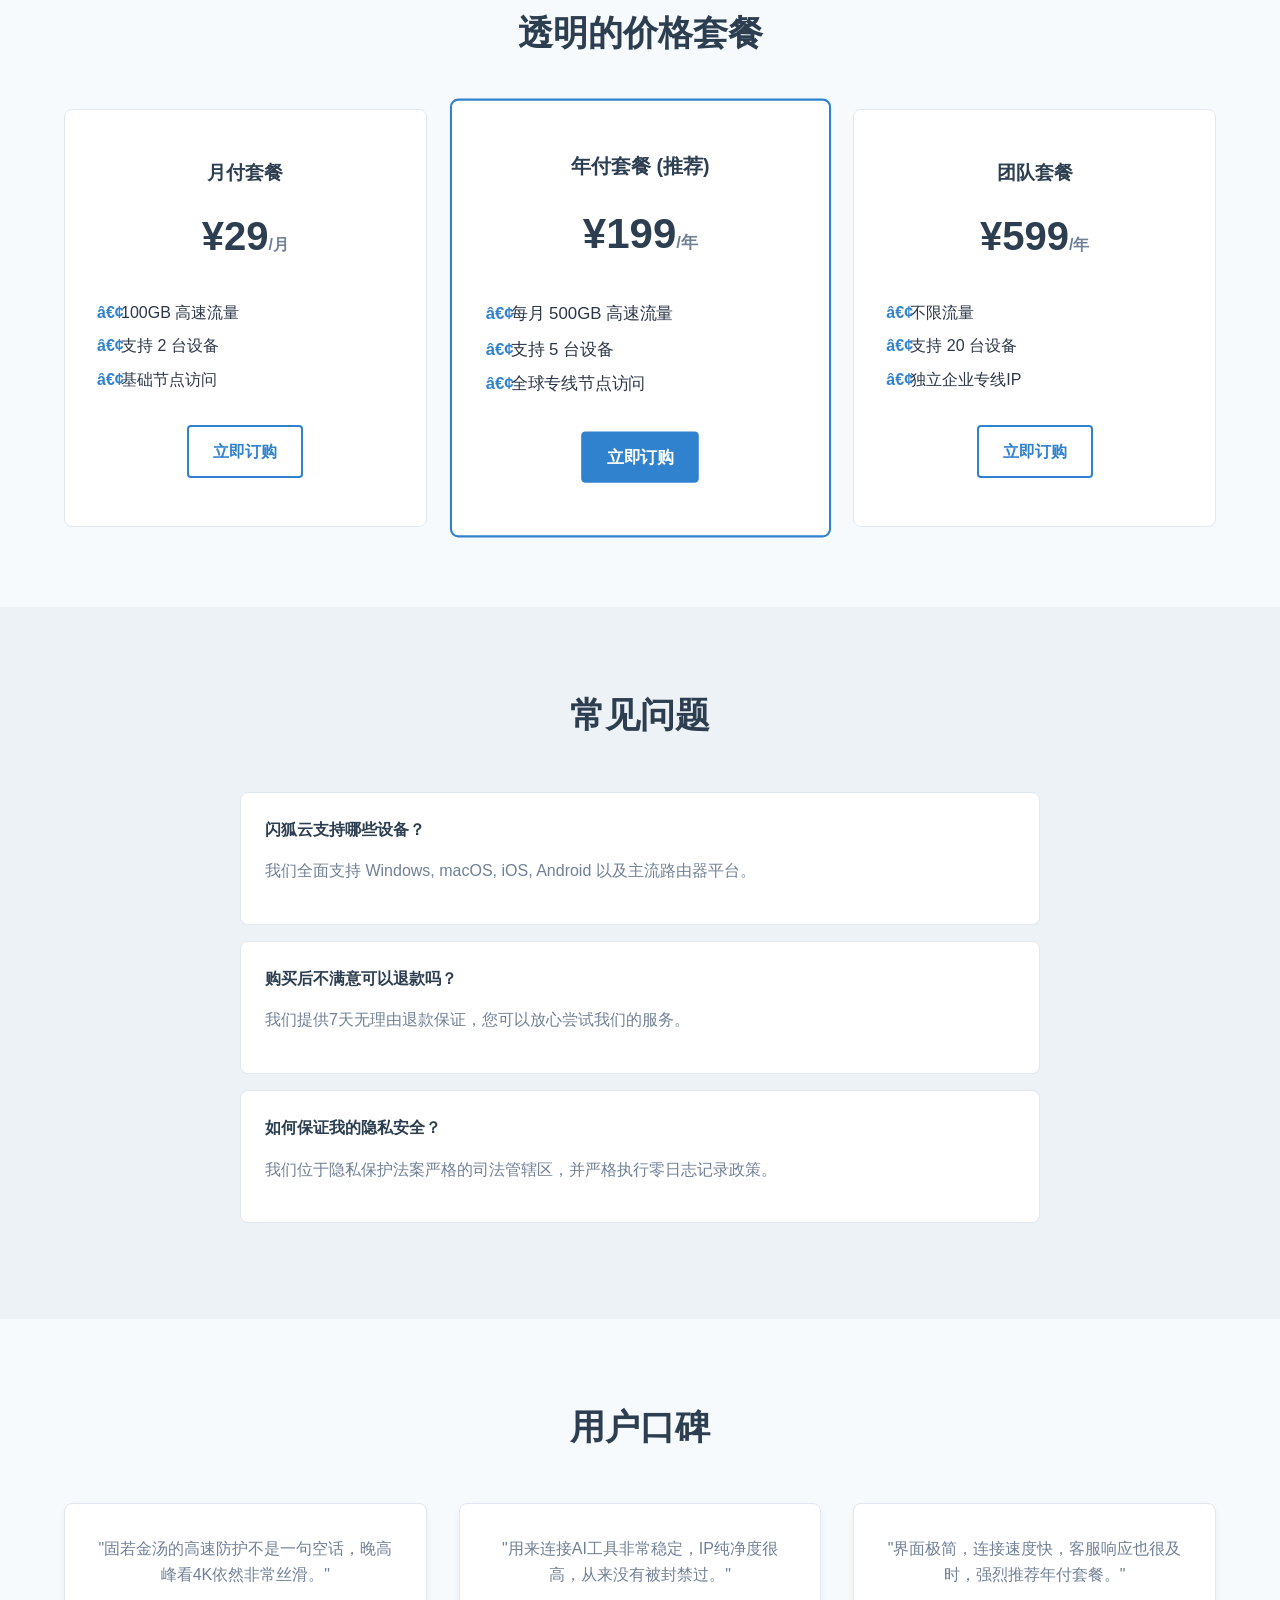
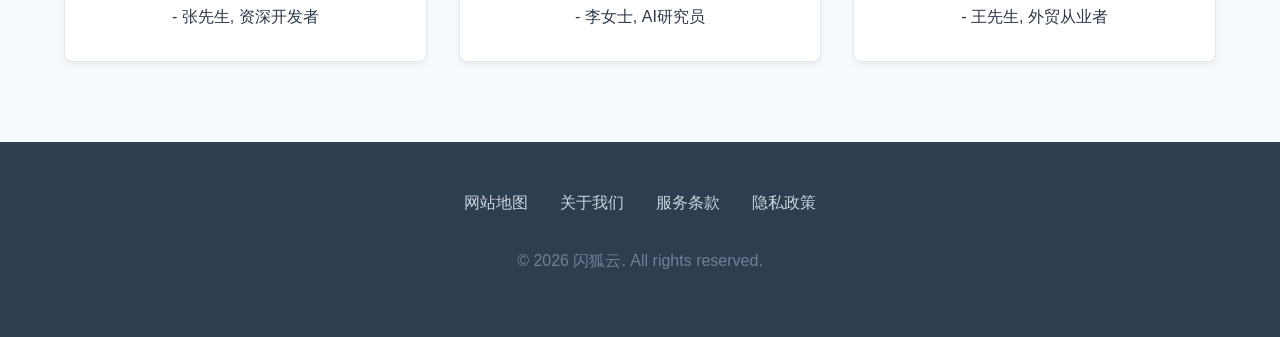
==== commit 6dce42da: "Restore detailed guides and clarify airport homepage introductions" ====
--- a/index.html
+++ b/index.html
@@ -1,18 +1,19 @@
 <!DOCTYPE html>
+
 <html lang="zh-CN">
 <head>
-    <meta charset="UTF-8">
-    <meta name="viewport" content="width=device-width, initial-scale=1.0">
-    <title>闪狐云 - 灵巧稳定的加速服务 | 免费体验与选套餐指南</title>
-    <meta name="description" content="闪狐云提供多地区节点与免费体验。站内有按用途选套餐、Windows 网络命令、网络切换断线、节假日拥堵与远程桌面设置等使用指南。">
-    <meta name="keywords" content="闪狐云, 闪狐云机场, 机场推荐, 免费体验, 套餐选择, Windows网络命令, 远程桌面">
-    <meta property="og:title" content="闪狐云 - 灵巧稳定的加速服务 | 免费体验与选套餐指南">
-    <meta property="og:description" content="闪狐云提供多地区节点与免费体验。站内有按用途选套餐、Windows 网络命令、网络切换断线、节假日拥堵与远程桌面设置等使用指南。">
-    <meta property="og:url" content="https://shanhucloud.homes/">
-    <meta property="og:type" content="website">
-    <meta property="og:site_name" content="闪狐云">
-    <link rel="stylesheet" href="style.css">
-    <script type="application/ld+json">
+<meta charset="utf-8"/>
+<meta content="width=device-width, initial-scale=1.0" name="viewport"/>
+<title>闪狐云 - 灵巧稳定的加速服务 | 免费体验与选套餐指南</title>
+<meta content="轻巧安排，灵活上路。闪狐云机场的节点订阅面向海外网站浏览、学习资料查找与日常办公需求。先把使用设备和每月流量理清楚，再了解配置方式与价格方案，为自己的上网习惯选择一份合适的订阅。" name="description"/>
+<meta content="闪狐云, 闪狐云机场, 机场推荐, 免费体验, 套餐选择, Windows网络命令, 远程桌面" name="keywords"/>
+<meta content="闪狐云 - 灵巧稳定的加速服务 | 免费体验与选套餐指南" property="og:title"/>
+<meta content="轻巧安排，灵活上路。闪狐云机场的节点订阅面向海外网站浏览、学习资料查找与日常办公需求。先把使用设备和每月流量理清楚，再了解配置方式与价格方案，为自己的上网习惯选择一份合适的订阅。" property="og:description"/>
+<meta content="https://shanhucloud.homes/" property="og:url"/>
+<meta content="website" property="og:type"/>
+<meta content="闪狐云" property="og:site_name"/>
+<link href="style.css" rel="stylesheet"/>
+<script type="application/ld+json">
     {
       "@context": "https://schema.org/",
       "@type": "Product",
@@ -32,158 +33,151 @@
     </script>
 </head>
 <body>
-    <nav class="sticky-nav">
-        <a href="index.html" class="logo" style="text-decoration: none;">
-            <!-- Fox SVG Logo -->
-            <svg viewBox="0 0 64 64" width="40" height="40" xmlns="http://www.w3.org/2000/svg" role="img" aria-label="??? Logo">
-                <path d="M32 58 L8 30 L16 8 L32 22 L48 8 L56 30 Z" fill="#ed8936" />
-                <path d="M32 58 L8 30 L32 44 L56 30 Z" fill="#fbd38d" />
-                <circle cx="32" cy="50" r="3" fill="#2d3748" />
-                <circle cx="22" cy="36" r="3" fill="#2d3748" />
-                <circle cx="42" cy="36" r="3" fill="#2d3748" />
-            </svg>
-            <span style="font-size: 24px; font-weight: bold; margin-left: 10px; color: var(--brand-dark);">闪狐云</span>
-        </a>
-        <ul class="nav-links">
-            <li><a href="#advantages">为什么大家都在选</a></li>
-            <li><a href="#streaming">流媒体与AI</a></li>
-            <li><a href="#pricing">价格套餐</a></li>
-            <li><a href="#faq">常见问题</a></li>
-            <li><a href="blog.html">行业洞察</a></li>
-        </ul>
-        <a href="https://ww012.twilightaff.com/#/?code=A56DH1Af" rel="nofollow" target="_blank" class="cta-btn">立即免费试用</a>
-    </nav>
-
-    <header id="hero">
-        <div class="hero-content">
-            <h1>先试再选，灵巧上路</h1>
-            <p>闪狐云提供免费体验。按用途与设备数选一档合适的套餐，先在自己的网络里试一试，再决定是否长期使用。</p>
-            <div class="hero-actions">
-                <a href="https://ww012.twilightaff.com/#/?code=A56DH1Af" rel="nofollow" target="_blank" class="cta-btn primary-cta">立即免费试用</a>
-                <a href="#pricing" class="secondary-btn">查看价格方案</a>
-            </div>
-        </div>
-    </header>
-
-    <section id="advantages">
-        <h2>为什么大家都在选</h2>
-        <div class="grid-3">
-            <div class="card">
-                <svg width="48" height="48" viewBox="0 0 48 48" role="img" aria-label="???????"><path d="M24 4L4 14v10c0 11 8 21 20 24 12-3 20-13 20-24V14L24 4z" fill="#718096"/><path d="M24 8l16 8v8c0 9-6 17-16 20-10-3-16-11-16-20v-8l16-8z" fill="#cbd5e0"/></svg>
-                <h3>军工级加密</h3>
-                <p>采用最新加密协议，保护您的隐私数据不被窥探。</p>
-            </div>
-            <div class="card">
-                <svg width="48" height="48" viewBox="0 0 48 48" role="img" aria-label="????????"><path d="M4 24h40M24 4v40M8 8l32 32M8 40L40 8" stroke="#718096" stroke-width="4"/><circle cx="24" cy="24" r="8" fill="#cbd5e0"/></svg>
-                <h3>全球极速节点</h3>
-                <p>覆盖五大洲的核心骨干网络，无论身在何处都能享受极速体验。</p>
-            </div>
-            <div class="card">
-                <svg width="48" height="48" viewBox="0 0 48 48" role="img" aria-label="???????"><rect x="8" y="8" width="32" height="32" rx="4" fill="#718096"/><path d="M16 24h16M24 16v16" stroke="#cbd5e0" stroke-width="4"/></svg>
-                <h3>无日志政策</h3>
-                <p>我们承诺不记录您的任何上网行为数据，确保绝对匿名。</p>
-            </div>
-        </div>
-    </section>
-
-    <section id="streaming" class="bg-alt">
-        <h2>畅享全球流媒体与AI</h2>
-        <div class="grid-3">
-            <div class="card">
-                <h3>4K无缓冲秒开</h3>
-                <p>专线优化，支持Netflix、Disney+等全球主流流媒体平台高清解锁。</p>
-            </div>
-            <div class="card">
-                <h3>ChatGPT无缝对接</h3>
-                <p>原生纯净IP，完美支持ChatGPT、Claude等前沿AI工具的稳定访问。</p>
-            </div>
-            <div class="card">
-                <h3>低延迟游戏加速</h3>
-                <p>专属电竞路由，显著降低跨区游戏延迟，告别丢包与卡顿。</p>
-            </div>
-        </div>
-    </section>
-
-    <section id="pricing">
-        <h2>透明的价格套餐</h2>
-        <div class="grid-3">
-            <div class="price-card">
-                <h3>月付套餐</h3>
-                <div class="price">¥29<span>/月</span></div>
-                <ul>
-                    <li>100GB 高速流量</li>
-                    <li>支持 2 台设备</li>
-                    <li>基础节点访问</li>
-                </ul>
-                <a href="https://ww012.twilightaff.com/#/?code=A56DH1Af" rel="nofollow" target="_blank" class="cta-btn outline">立即订购</a>
-            </div>
-            <div class="price-card popular">
-                <h3>年付套餐 (推荐)</h3>
-                <div class="price">¥199<span>/年</span></div>
-                <ul>
-                    <li>每月 500GB 高速流量</li>
-                    <li>支持 5 台设备</li>
-                    <li>全球专线节点访问</li>
-                </ul>
-                <a href="https://ww012.twilightaff.com/#/?code=A56DH1Af" rel="nofollow" target="_blank" class="cta-btn">立即订购</a>
-            </div>
-            <div class="price-card">
-                <h3>团队套餐</h3>
-                <div class="price">¥599<span>/年</span></div>
-                <ul>
-                    <li>不限流量</li>
-                    <li>支持 20 台设备</li>
-                    <li>独立企业专线IP</li>
-                </ul>
-                <a href="https://ww012.twilightaff.com/#/?code=A56DH1Af" rel="nofollow" target="_blank" class="cta-btn outline">立即订购</a>
-            </div>
-        </div>
-    </section>
-
-    <section id="faq" class="bg-alt">
-        <h2>常见问题</h2>
-        <div class="faq-list">
-            <div class="faq-item">
-                <h4>闪狐云支持哪些设备？</h4>
-                <p>我们全面支持 Windows, macOS, iOS, Android 以及主流路由器平台。</p>
-            </div>
-            <div class="faq-item">
-                <h4>购买后不满意可以退款吗？</h4>
-                <p>我们提供7天无理由退款保证，您可以放心尝试我们的服务。</p>
-            </div>
-            <div class="faq-item">
-                <h4>如何保证我的隐私安全？</h4>
-                <p>我们位于隐私保护法案严格的司法管辖区，并严格执行零日志记录政策。</p>
-            </div>
-        </div>
-    </section>
-
-    <section id="testimonials">
-        <h2>用户口碑</h2>
-        <div class="grid-3">
-            <div class="card">
-                <p>"固若金汤的高速防护不是一句空话，晚高峰看4K依然非常丝滑。"</p>
-                <span>- 张先生, 资深开发者</span>
-            </div>
-            <div class="card">
-                <p>"用来连接AI工具非常稳定，IP纯净度很高，从来没有被封禁过。"</p>
-                <span>- 李女士, AI研究员</span>
-            </div>
-            <div class="card">
-                <p>"界面极简，连接速度快，客服响应也很及时，强烈推荐年付套餐。"</p>
-                <span>- 王先生, 外贸从业者</span>
-            </div>
-        </div>
-    </section>
-
-    <footer>
-        <nav class="footer-nav">
-            <a href="sitemap.html">网站地图</a>
-            <a href="about.html">关于我们</a>
-            <a href="terms.html">服务条款</a>
-            <a href="privacy.html">隐私政策</a>
-        </nav>
-        <p>&copy; 2026 闪狐云. All rights reserved.</p>
-    </footer>
+<nav class="sticky-nav">
+<a class="logo" href="index.html" style="text-decoration: none;">
+<!-- Fox SVG Logo -->
+<svg aria-label="??? Logo" height="40" role="img" viewbox="0 0 64 64" width="40" xmlns="http://www.w3.org/2000/svg">
+<path d="M32 58 L8 30 L16 8 L32 22 L48 8 L56 30 Z" fill="#ed8936"></path>
+<path d="M32 58 L8 30 L32 44 L56 30 Z" fill="#fbd38d"></path>
+<circle cx="32" cy="50" fill="#2d3748" r="3"></circle>
+<circle cx="22" cy="36" fill="#2d3748" r="3"></circle>
+<circle cx="42" cy="36" fill="#2d3748" r="3"></circle>
+</svg>
+<span style="font-size: 24px; font-weight: bold; margin-left: 10px; color: var(--brand-dark);">闪狐云</span>
+</a>
+<ul class="nav-links">
+<li><a href="#advantages">为什么大家都在选</a></li>
+<li><a href="#streaming">流媒体与AI</a></li>
+<li><a href="#pricing">价格套餐</a></li>
+<li><a href="#faq">常见问题</a></li>
+<li><a href="blog.html">行业洞察</a></li>
+</ul>
+<a class="cta-btn" href="https://ww012.twilightaff.com/#/?code=A56DH1Af" rel="nofollow" target="_blank">立即免费试用</a>
+</nav>
+<header id="hero">
+<div class="hero-content">
+<h1>先试再选，灵巧上路</h1>
+<p>轻巧安排，灵活上路。闪狐云机场的节点订阅面向海外网站浏览、学习资料查找与日常办公需求。先把使用设备和每月流量理清楚，再了解配置方式与价格方案，为自己的上网习惯选择一份合适的订阅。</p>
+<div class="hero-actions">
+<a class="cta-btn primary-cta" href="https://ww012.twilightaff.com/#/?code=A56DH1Af" rel="nofollow" target="_blank">立即免费试用</a>
+<a class="secondary-btn" href="#pricing">查看价格方案</a>
+</div>
+</div>
+</header>
+<section id="advantages">
+<h2>为什么大家都在选</h2>
+<div class="grid-3">
+<div class="card">
+<svg aria-label="???????" height="48" role="img" viewbox="0 0 48 48" width="48"><path d="M24 4L4 14v10c0 11 8 21 20 24 12-3 20-13 20-24V14L24 4z" fill="#718096"></path><path d="M24 8l16 8v8c0 9-6 17-16 20-10-3-16-11-16-20v-8l16-8z" fill="#cbd5e0"></path></svg>
+<h3>军工级加密</h3>
+<p>采用最新加密协议，保护您的隐私数据不被窥探。</p>
+</div>
+<div class="card">
+<svg aria-label="????????" height="48" role="img" viewbox="0 0 48 48" width="48"><path d="M4 24h40M24 4v40M8 8l32 32M8 40L40 8" stroke="#718096" stroke-width="4"></path><circle cx="24" cy="24" fill="#cbd5e0" r="8"></circle></svg>
+<h3>全球极速节点</h3>
+<p>覆盖五大洲的核心骨干网络，无论身在何处都能享受极速体验。</p>
+</div>
+<div class="card">
+<svg aria-label="???????" height="48" role="img" viewbox="0 0 48 48" width="48"><rect fill="#718096" height="32" rx="4" width="32" x="8" y="8"></rect><path d="M16 24h16M24 16v16" stroke="#cbd5e0" stroke-width="4"></path></svg>
+<h3>无日志政策</h3>
+<p>我们承诺不记录您的任何上网行为数据，确保绝对匿名。</p>
+</div>
+</div>
+</section>
+<section class="bg-alt" id="streaming">
+<h2>畅享全球流媒体与AI</h2>
+<div class="grid-3">
+<div class="card">
+<h3>4K无缓冲秒开</h3>
+<p>专线优化，支持Netflix、Disney+等全球主流流媒体平台高清解锁。</p>
+</div>
+<div class="card">
+<h3>ChatGPT无缝对接</h3>
+<p>原生纯净IP，完美支持ChatGPT、Claude等前沿AI工具的稳定访问。</p>
+</div>
+<div class="card">
+<h3>低延迟游戏加速</h3>
+<p>专属电竞路由，显著降低跨区游戏延迟，告别丢包与卡顿。</p>
+</div>
+</div>
+</section>
+<section id="pricing">
+<h2>透明的价格套餐</h2>
+<div class="grid-3">
+<div class="price-card">
+<h3>月付套餐</h3>
+<div class="price">¥29<span>/月</span></div>
+<ul>
+<li>100GB 高速流量</li>
+<li>支持 2 台设备</li>
+<li>基础节点访问</li>
+</ul>
+<a class="cta-btn outline" href="https://ww012.twilightaff.com/#/?code=A56DH1Af" rel="nofollow" target="_blank">立即订购</a>
+</div>
+<div class="price-card popular">
+<h3>年付套餐 (推荐)</h3>
+<div class="price">¥199<span>/年</span></div>
+<ul>
+<li>每月 500GB 高速流量</li>
+<li>支持 5 台设备</li>
+<li>全球专线节点访问</li>
+</ul>
+<a class="cta-btn" href="https://ww012.twilightaff.com/#/?code=A56DH1Af" rel="nofollow" target="_blank">立即订购</a>
+</div>
+<div class="price-card">
+<h3>团队套餐</h3>
+<div class="price">¥599<span>/年</span></div>
+<ul>
+<li>不限流量</li>
+<li>支持 20 台设备</li>
+<li>独立企业专线IP</li>
+</ul>
+<a class="cta-btn outline" href="https://ww012.twilightaff.com/#/?code=A56DH1Af" rel="nofollow" target="_blank">立即订购</a>
+</div>
+</div>
+</section>
+<section class="bg-alt" id="faq">
+<h2>常见问题</h2>
+<div class="faq-list">
+<div class="faq-item">
+<h4>闪狐云支持哪些设备？</h4>
+<p>我们全面支持 Windows, macOS, iOS, Android 以及主流路由器平台。</p>
+</div>
+<div class="faq-item">
+<h4>购买后不满意可以退款吗？</h4>
+<p>我们提供7天无理由退款保证，您可以放心尝试我们的服务。</p>
+</div>
+<div class="faq-item">
+<h4>如何保证我的隐私安全？</h4>
+<p>我们位于隐私保护法案严格的司法管辖区，并严格执行零日志记录政策。</p>
+</div>
+</div>
+</section>
+<section id="testimonials">
+<h2>用户口碑</h2>
+<div class="grid-3">
+<div class="card">
+<p>"固若金汤的高速防护不是一句空话，晚高峰看4K依然非常丝滑。"</p>
+<span>- 张先生, 资深开发者</span>
+</div>
+<div class="card">
+<p>"用来连接AI工具非常稳定，IP纯净度很高，从来没有被封禁过。"</p>
+<span>- 李女士, AI研究员</span>
+</div>
+<div class="card">
+<p>"界面极简，连接速度快，客服响应也很及时，强烈推荐年付套餐。"</p>
+<span>- 王先生, 外贸从业者</span>
+</div>
+</div>
+</section>
+<footer>
+<nav class="footer-nav">
+<a href="sitemap.html">网站地图</a>
+<a href="about.html">关于我们</a>
+<a href="terms.html">服务条款</a>
+<a href="privacy.html">隐私政策</a>
+</nav>
+<p>© 2026 闪狐云. All rights reserved.</p>
+</footer>
 </body>
 </html>
